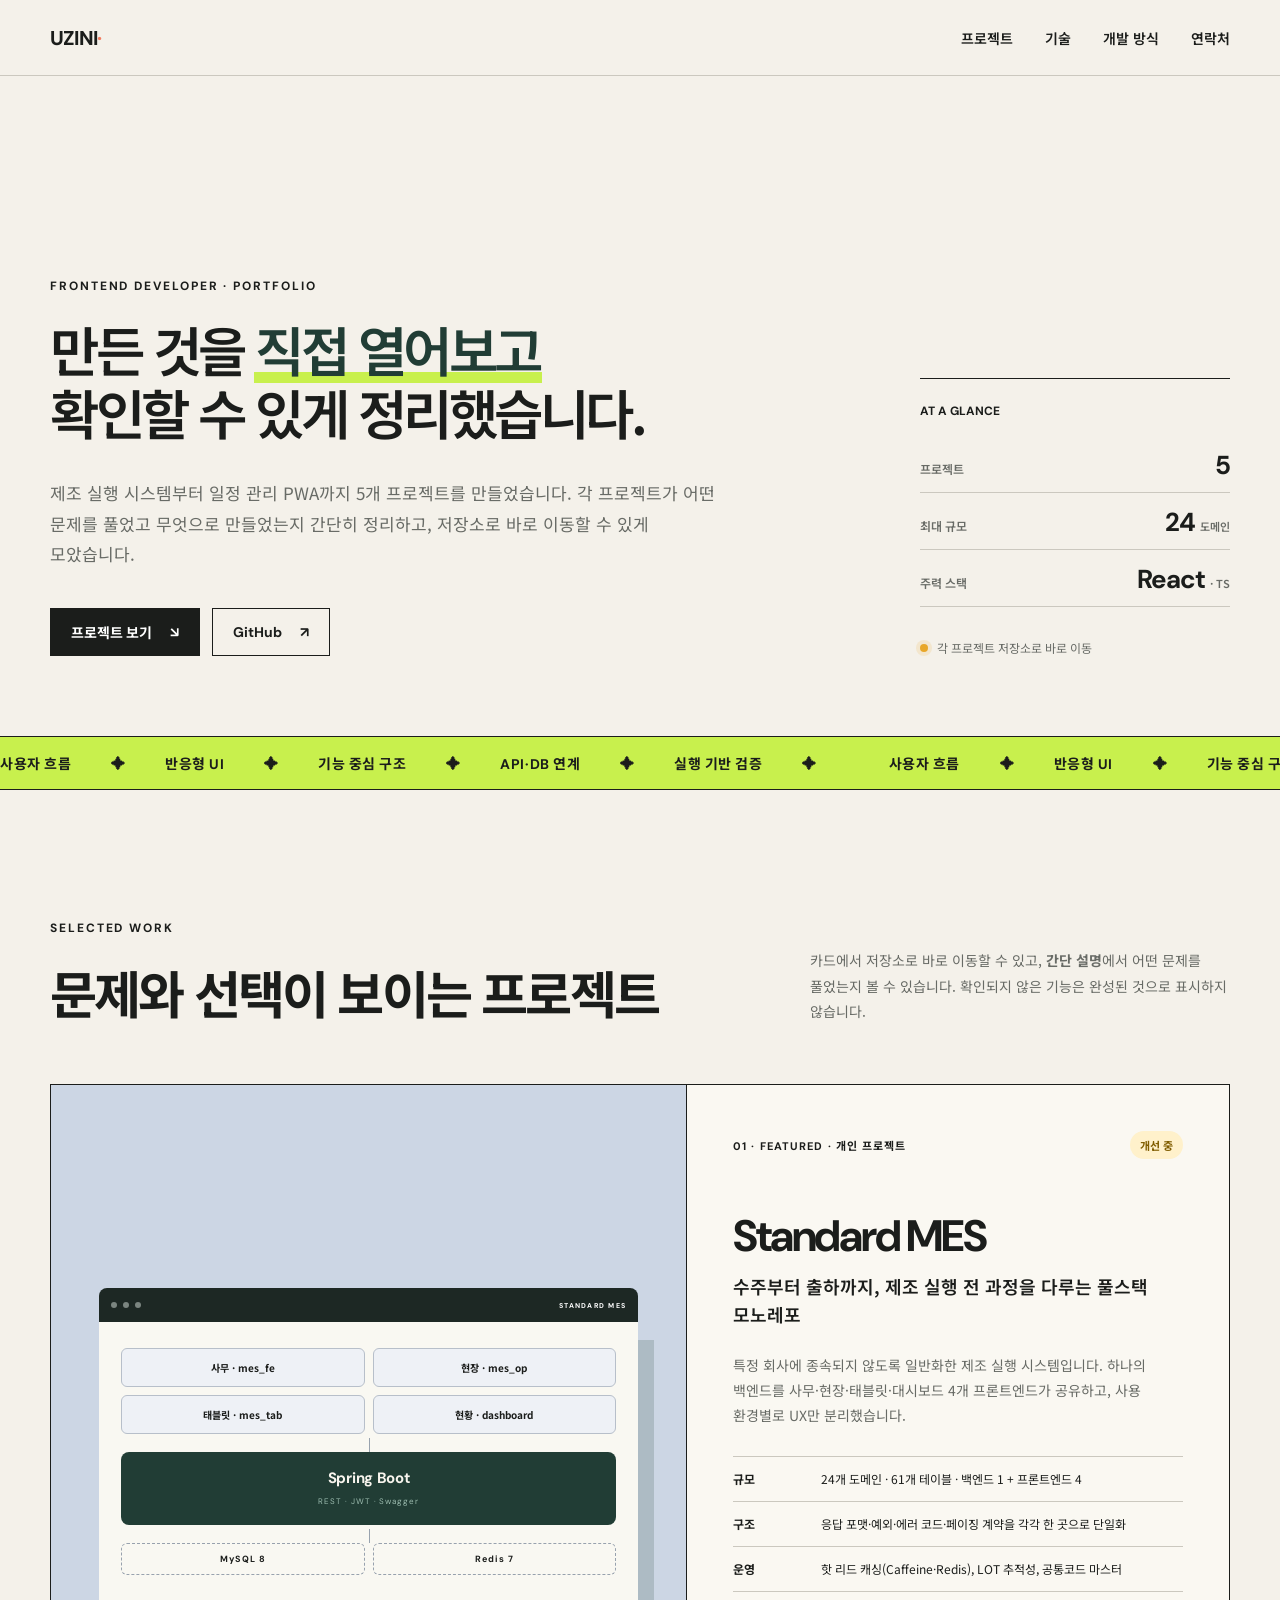
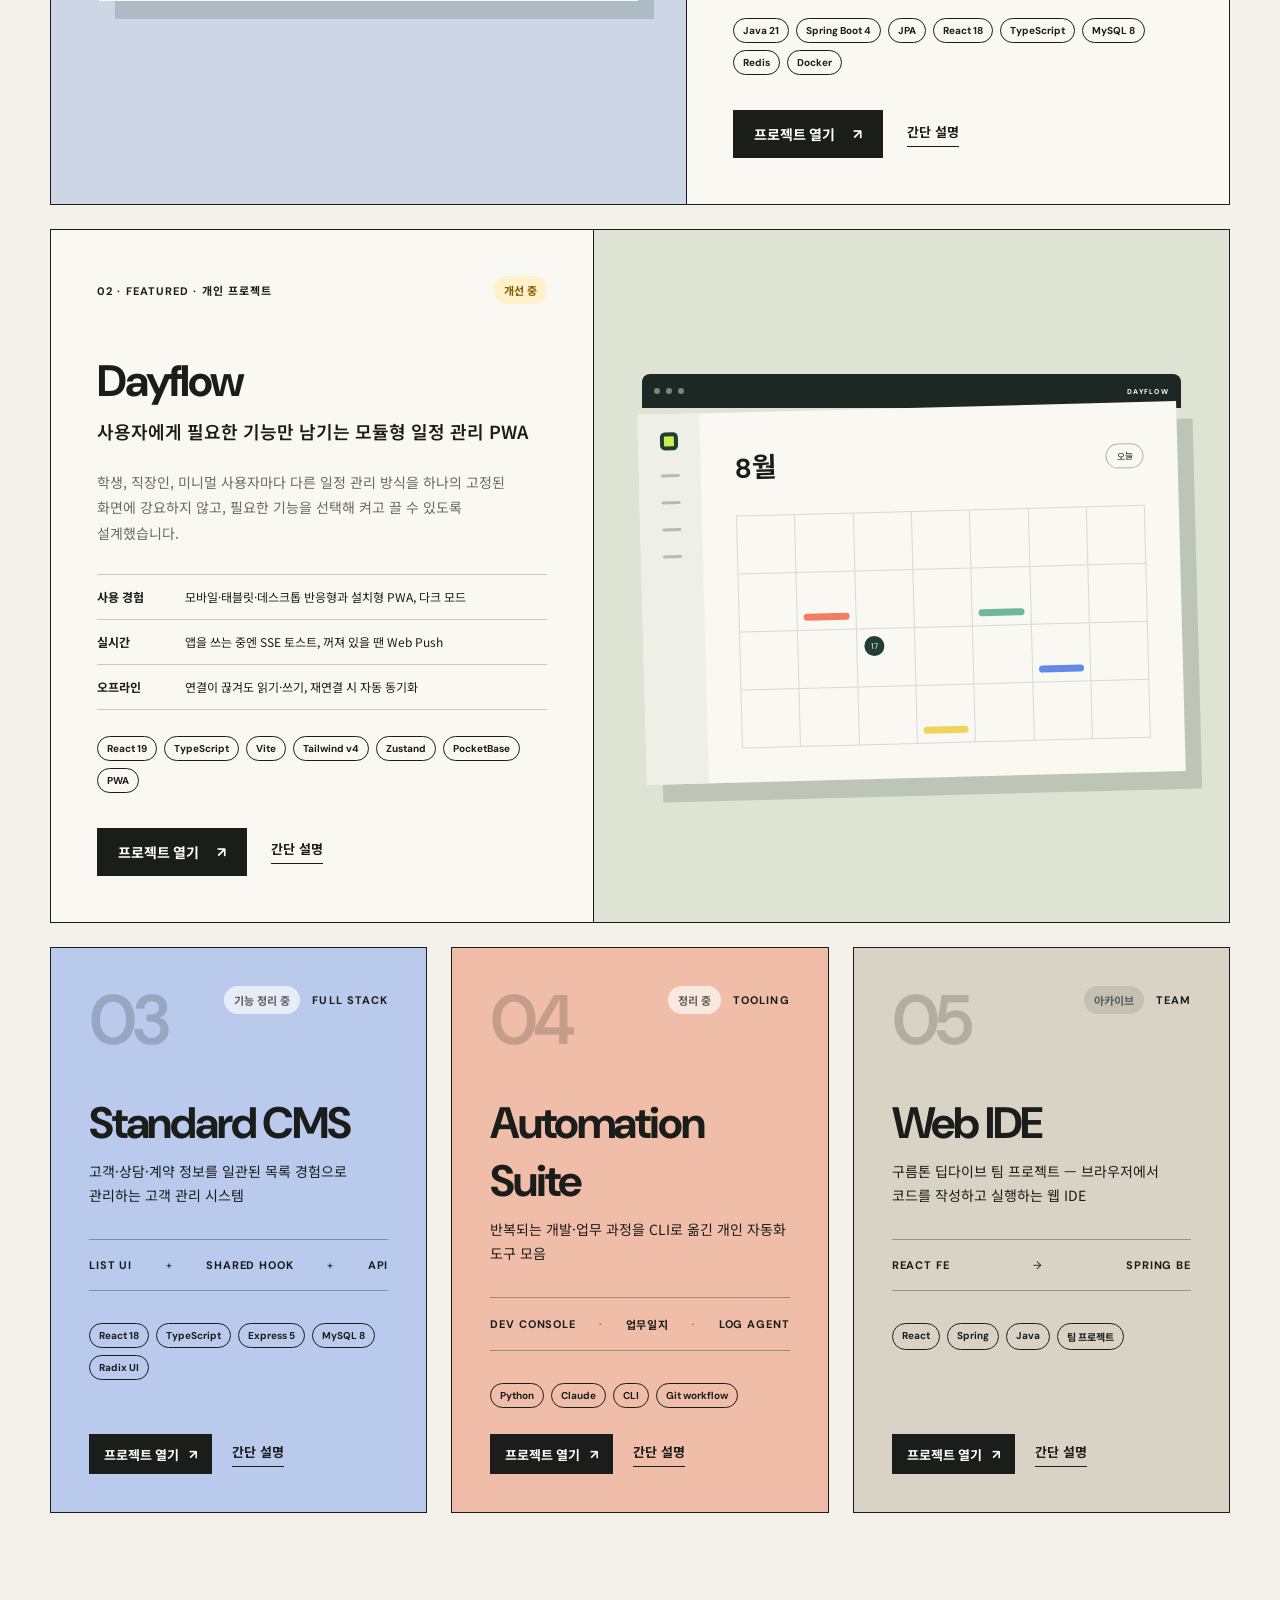
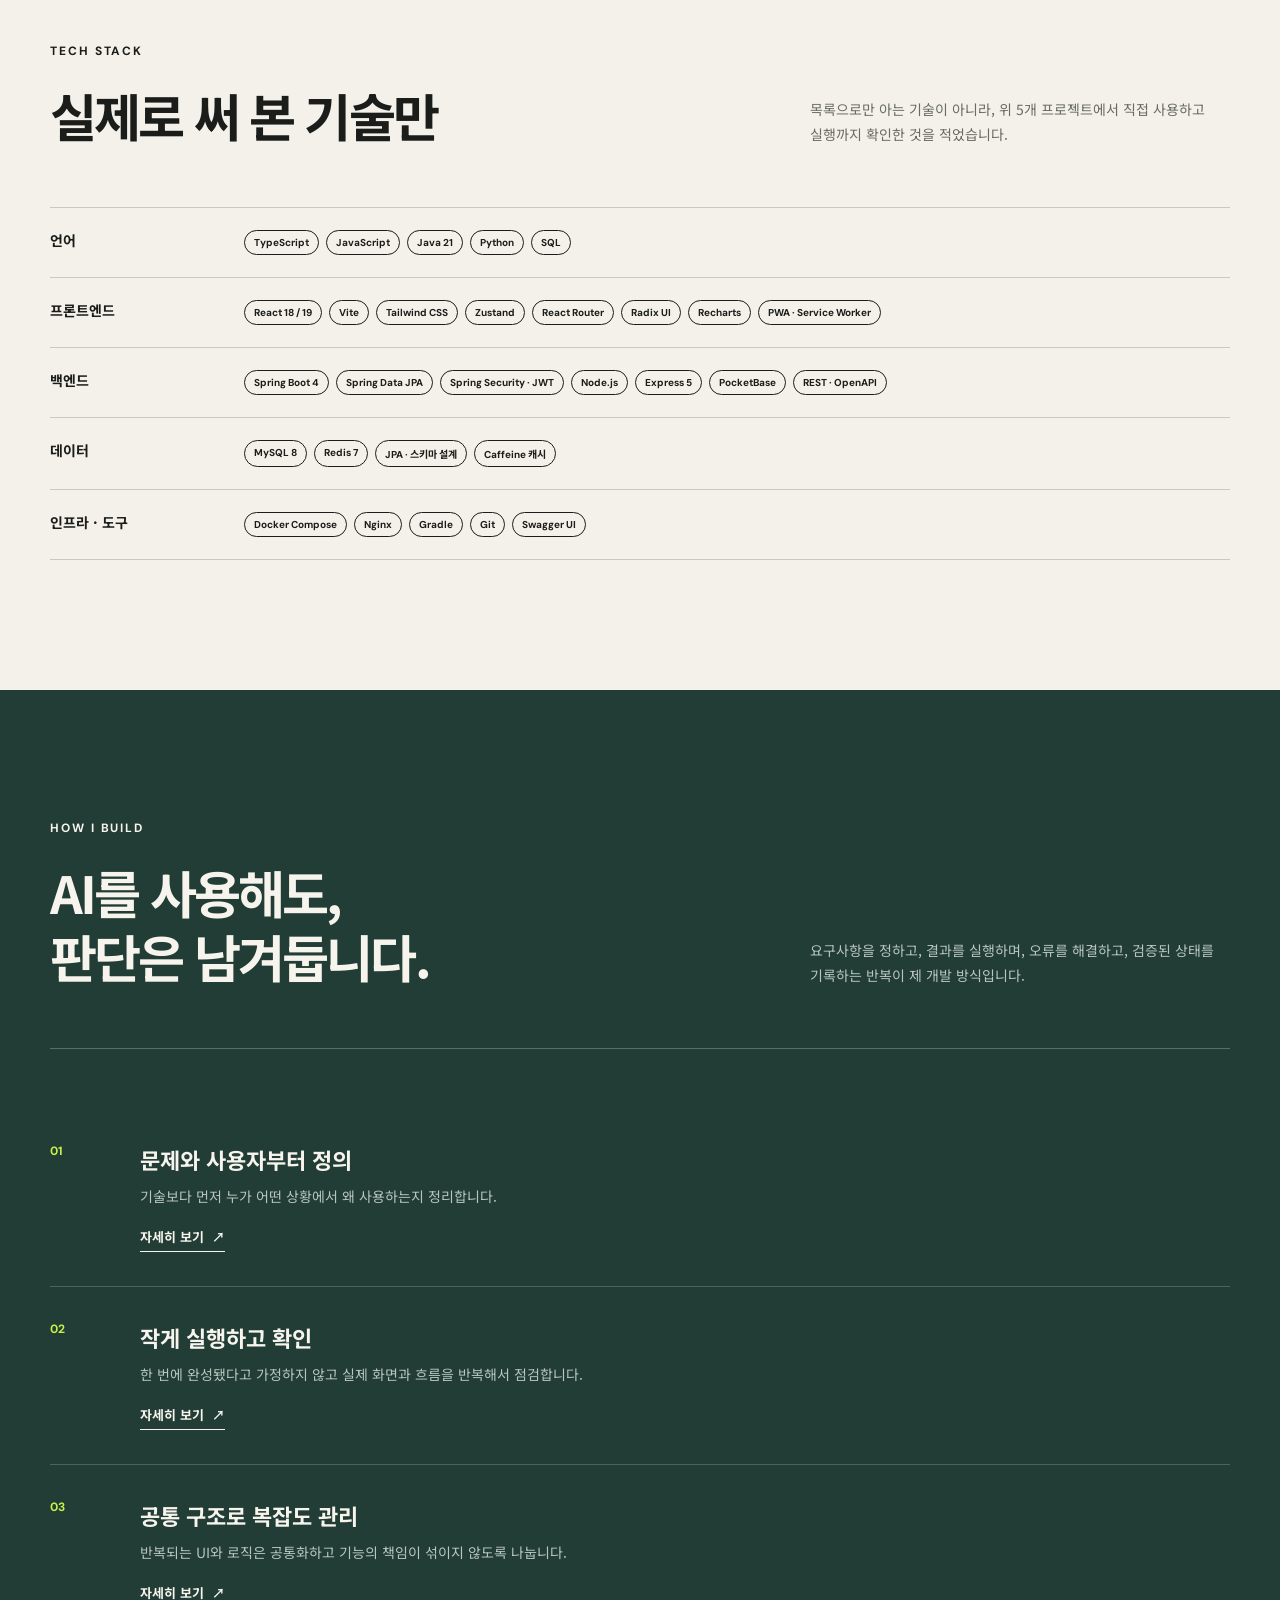
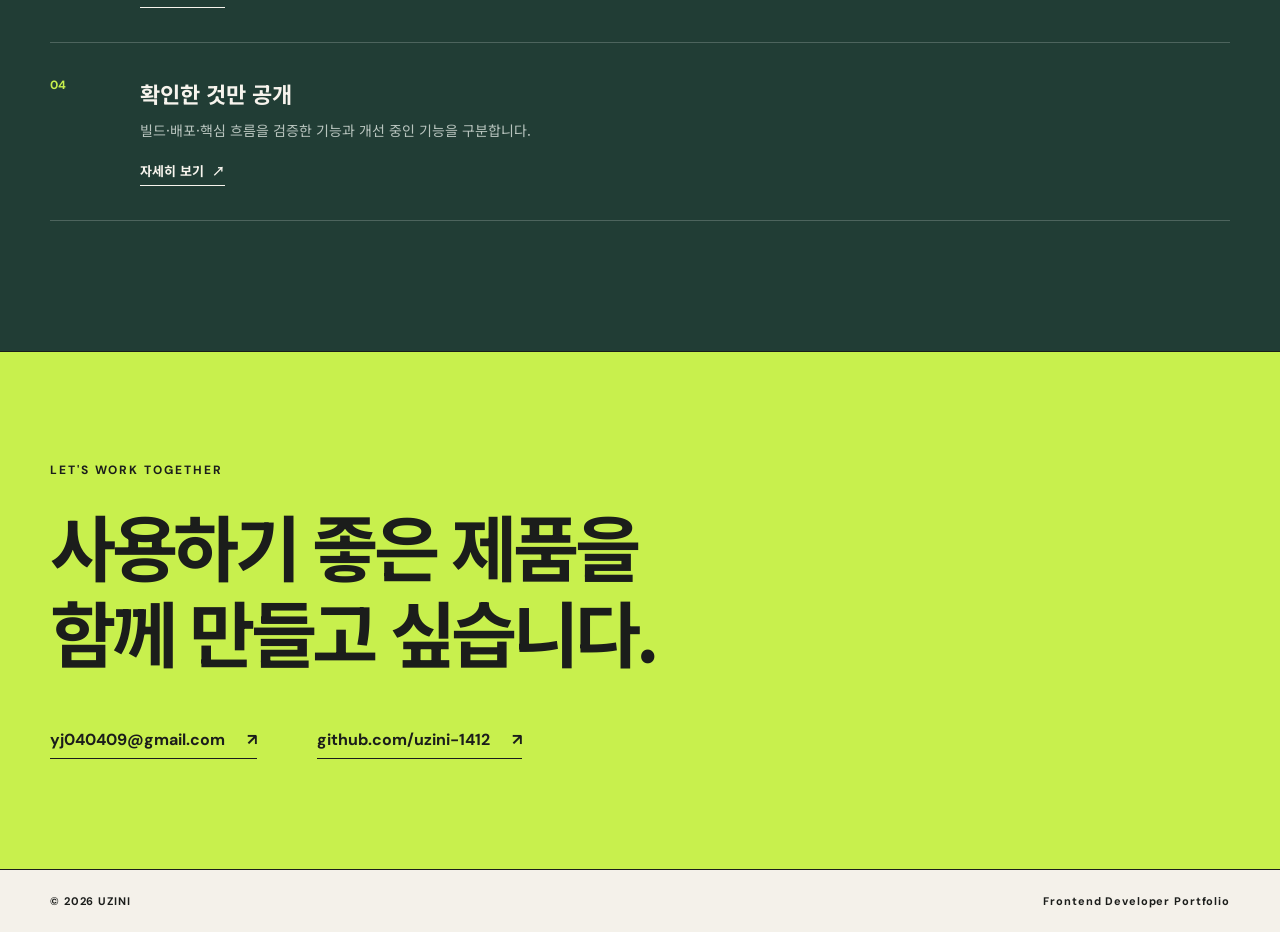
==== index.html @ 408cf99c "Point Dayflow's primary button at its live demo Dayflow is now deployed, so "프로젝트 열기" links straight" ====
<!doctype html>
<html lang="ko">
  <head>
    <meta charset="UTF-8" />
    <meta name="viewport" content="width=device-width, initial-scale=1.0" />
    <meta name="description" content="유진 · 프론트엔드 개발자 포트폴리오. 대표 프로젝트 5개와 사용 기술을 한 곳에 모아 각 저장소로 바로 이동할 수 있는 허브입니다." />
    <meta name="theme-color" content="#f4f1ea" />
    <link rel="icon" href="data:image/svg+xml,<svg xmlns='http://www.w3.org/2000/svg' viewBox='0 0 32 32'><rect width='32' height='32' rx='7' fill='%23213d35'/><rect x='9' y='9' width='14' height='14' rx='3' fill='%23c8f04d'/></svg>" />
    <meta property="og:type" content="website" />
    <meta property="og:url" content="https://uzini-1412.github.io/portfolio/" />
    <meta property="og:locale" content="ko_KR" />
    <meta property="og:title" content="유진 | 프론트엔드 개발자" />
    <meta property="og:description" content="대표 프로젝트 5개와 사용 기술을 한 곳에 모은 포트폴리오 허브" />
    <meta name="twitter:card" content="summary" />
    <title>유진 | 프론트엔드 개발자</title>
    <link rel="preconnect" href="https://fonts.googleapis.com" />
    <link rel="preconnect" href="https://fonts.gstatic.com" crossorigin />
    <link href="https://fonts.googleapis.com/css2?family=DM+Sans:wght@400;500;600;700&family=Noto+Sans+KR:wght@400;500;600;700&display=swap" rel="stylesheet" />
    <link rel="stylesheet" href="./styles.css?v=10" />
  </head>
  <body>
    <a class="skip-link" href="#projects">프로젝트 목록으로 바로 가기</a>

    <header class="site-header">
      <a class="brand" href="#top" aria-label="첫 화면으로 이동">UZINI<span>·</span></a>
      <nav aria-label="주요 메뉴">
        <a href="#projects">프로젝트</a>
        <a href="#stack">기술</a>
        <a href="#principles">개발 방식</a>
        <a href="#contact">연락처</a>
      </nav>
    </header>

    <main id="top">
      <section class="hero section-shell">
        <div class="hero-copy">
          <p class="eyebrow">FRONTEND DEVELOPER · PORTFOLIO</p>
          <h1>만든 것을 <em>직접 열어보고</em><br />확인할 수 있게 정리했습니다.</h1>
          <p class="hero-description">
            제조 실행 시스템부터 일정 관리 PWA까지 5개 프로젝트를 만들었습니다.
            각 프로젝트가 어떤 문제를 풀었고 무엇으로 만들었는지 간단히 정리하고, 저장소로 바로 이동할 수 있게 모았습니다.
          </p>
          <div class="hero-actions">
            <a class="button button-primary" href="#projects">프로젝트 보기 <span aria-hidden="true">↘</span></a>
            <a class="button button-ghost" href="https://github.com/uzini-1412" target="_blank" rel="noreferrer">GitHub <span aria-hidden="true">↗</span></a>
          </div>
        </div>
        <aside class="hero-note" aria-label="한눈에 보기">
          <span class="note-index">AT A GLANCE</span>
          <dl class="hero-stats">
            <div><dt>프로젝트</dt><dd>5</dd></div>
            <div><dt>최대 규모</dt><dd>24<small>도메인</small></dd></div>
            <div><dt>주력 스택</dt><dd>React<small>· TS</small></dd></div>
          </dl>
          <div class="note-status"><span></span> 각 프로젝트 저장소로 바로 이동</div>
        </aside>
      </section>

      <section class="marquee" aria-label="핵심 역량">
        <div class="marquee-track">
          <p>사용자 흐름 <span>✦</span> 반응형 UI <span>✦</span> 기능 중심 구조 <span>✦</span> API·DB 연계 <span>✦</span> 실행 기반 검증 <span>✦</span></p>
          <p aria-hidden="true">사용자 흐름 <span>✦</span> 반응형 UI <span>✦</span> 기능 중심 구조 <span>✦</span> API·DB 연계 <span>✦</span> 실행 기반 검증 <span>✦</span></p>
        </div>
      </section>

      <section class="projects section-shell" id="projects">
        <div class="section-heading">
          <div>
            <p class="eyebrow">SELECTED WORK</p>
            <h2>문제와 선택이 보이는 프로젝트</h2>
          </div>
          <p>카드에서 저장소로 바로 이동할 수 있고, <b>간단 설명</b>에서 어떤 문제를 풀었는지 볼 수 있습니다. 확인되지 않은 기능은 완성된 것으로 표시하지 않습니다.</p>
        </div>

        <article class="featured-project">
          <div class="project-visual mes-visual" role="img" aria-label="프론트엔드 4개가 하나의 Spring Boot 백엔드를 공유하고 백엔드가 MySQL과 Redis에 연결된 구조도">
            <div class="visual-topbar"><span></span><span></span><span></span><b>STANDARD MES</b></div>
            <div class="arch-shell" aria-hidden="true">
              <div class="arch-clients">
                <i>사무 · mes_fe</i><i>현장 · mes_op</i><i>태블릿 · mes_tab</i><i>현황 · dashboard</i>
              </div>
              <div class="arch-core"><b>Spring Boot</b><small>REST · JWT · Swagger</small></div>
              <div class="arch-stores"><i>MySQL 8</i><i>Redis 7</i></div>
            </div>
          </div>
          <div class="project-content">
            <div class="project-meta"><span>01 · FEATURED · 개인 프로젝트</span><span class="status status-progress">개선 중</span></div>
            <h3>Standard MES</h3>
            <p class="project-subtitle">수주부터 출하까지, 제조 실행 전 과정을 다루는 풀스택 모노레포</p>
            <p class="project-description">
              특정 회사에 종속되지 않도록 일반화한 제조 실행 시스템입니다.
              하나의 백엔드를 사무·현장·태블릿·대시보드 4개 프론트엔드가 공유하고, 사용 환경별로 UX만 분리했습니다.
            </p>
            <ul class="feature-list">
              <li><span>규모</span>24개 도메인 · 61개 테이블 · 백엔드 1 + 프론트엔드 4</li>
              <li><span>구조</span>응답 포맷·예외·에러 코드·페이징 계약을 각각 한 곳으로 단일화</li>
              <li><span>운영</span>핫 리드 캐싱(Caffeine·Redis), LOT 추적성, 공통코드 마스터</li>
            </ul>
            <div class="tech-list"><span>Java 21</span><span>Spring Boot 4</span><span>JPA</span><span>React 18</span><span>TypeScript</span><span>MySQL 8</span><span>Redis</span><span>Docker</span></div>
            <div class="project-actions">
              <a class="button button-primary" href="https://github.com/uzini-1412/standard-single-process-mes" target="_blank" rel="noreferrer">프로젝트 열기 <span aria-hidden="true">↗</span></a>
              <button class="text-button" type="button" data-open-modal="modal-mes">간단 설명</button>
            </div>
          </div>
        </article>

        <article class="featured-project featured-flip">
          <div class="project-visual dayflow-visual" role="img" aria-label="Dayflow 일정 화면을 표현한 그래픽">
            <div class="visual-topbar"><span></span><span></span><span></span><b>DAYFLOW</b></div>
            <div class="calendar-shell">
              <div class="calendar-sidebar">
                <span class="logo-dot"></span>
                <i></i><i></i><i></i><i></i>
              </div>
              <div class="calendar-main">
                <div class="calendar-title"><b>8월</b><span>오늘</span></div>
                <div class="calendar-grid" aria-hidden="true">
                  <i></i><i></i><i></i><i></i><i></i><i></i><i></i>
                  <i></i><i class="event coral"></i><i></i><i></i><i class="event green"></i><i></i><i></i>
                  <i></i><i></i><i class="today"></i><i></i><i></i><i class="event blue"></i><i></i>
                  <i></i><i></i><i></i><i class="event yellow"></i><i></i><i></i><i></i>
                </div>
              </div>
            </div>
          </div>
          <div class="project-content">
            <div class="project-meta"><span>02 · FEATURED · 개인 프로젝트</span><span class="status status-progress">개선 중</span></div>
            <h3>Dayflow</h3>
            <p class="project-subtitle">사용자에게 필요한 기능만 남기는 모듈형 일정 관리 PWA</p>
            <p class="project-description">
              학생, 직장인, 미니멀 사용자마다 다른 일정 관리 방식을 하나의 고정된 화면에 강요하지 않고,
              필요한 기능을 선택해 켜고 끌 수 있도록 설계했습니다.
            </p>
            <ul class="feature-list">
              <li><span>사용 경험</span>모바일·태블릿·데스크톱 반응형과 설치형 PWA, 다크 모드</li>
              <li><span>실시간</span>앱을 쓰는 중엔 SSE 토스트, 꺼져 있을 땐 Web Push</li>
              <li><span>오프라인</span>연결이 끊겨도 읽기·쓰기, 재연결 시 자동 동기화</li>
            </ul>
            <div class="tech-list"><span>React 19</span><span>TypeScript</span><span>Vite</span><span>Tailwind v4</span><span>Zustand</span><span>PocketBase</span><span>PWA</span></div>
            <div class="project-actions">
              <a class="button button-primary" href="https://uzini-1412.github.io/dayflow/" target="_blank" rel="noreferrer">프로젝트 열기 <span aria-hidden="true">↗</span></a>
              <button class="text-button" type="button" data-open-modal="modal-dayflow">간단 설명</button>
            </div>
          </div>
        </article>

        <div class="project-grid">
          <article class="project-card card-cms">
            <div class="card-number">03</div>
            <div class="card-head"><span class="status status-review">기능 정리 중</span><span>FULL STACK</span></div>
            <h3>Standard CMS</h3>
            <p>고객·상담·계약 정보를 일관된 목록 경험으로 관리하는 고객 관리 시스템</p>
            <div class="card-diagram"><b>LIST UI</b><span>+</span><b>SHARED HOOK</b><span>+</span><b>API</b></div>
            <div class="tech-list"><span>React 18</span><span>TypeScript</span><span>Express 5</span><span>MySQL 8</span><span>Radix UI</span></div>
            <div class="card-actions">
              <a class="button button-primary button-sm" href="https://github.com/uzini-1412/standard-cms" target="_blank" rel="noreferrer">프로젝트 열기 <span aria-hidden="true">↗</span></a>
              <button class="text-button" type="button" data-open-modal="modal-cms">간단 설명</button>
            </div>
          </article>

          <article class="project-card card-auto">
            <div class="card-number">04</div>
            <div class="card-head"><span class="status status-review">정리 중</span><span>TOOLING</span></div>
            <h3>Automation Suite</h3>
            <p>반복되는 개발·업무 과정을 CLI로 옮긴 개인 자동화 도구 모음</p>
            <div class="card-diagram"><b>DEV CONSOLE</b><span>·</span><b>업무일지</b><span>·</span><b>LOG AGENT</b></div>
            <div class="tech-list"><span>Python</span><span>Claude</span><span>CLI</span><span>Git workflow</span></div>
            <div class="card-actions">
              <a class="button button-primary button-sm" href="https://github.com/uzini-1412/automation-suite" target="_blank" rel="noreferrer">프로젝트 열기 <span aria-hidden="true">↗</span></a>
              <button class="text-button" type="button" data-open-modal="modal-auto">간단 설명</button>
            </div>
          </article>

          <article class="project-card card-goorm">
            <div class="card-number">05</div>
            <div class="card-head"><span class="status status-archive">아카이브</span><span>TEAM</span></div>
            <h3>Web IDE</h3>
            <p>구름톤 딥다이브 팀 프로젝트 — 브라우저에서 코드를 작성하고 실행하는 웹 IDE</p>
            <div class="card-diagram"><b>REACT FE</b><span>→</span><b>SPRING BE</b></div>
            <div class="tech-list"><span>React</span><span>Spring</span><span>Java</span><span>팀 프로젝트</span></div>
            <div class="card-actions">
              <a class="button button-primary button-sm" href="https://github.com/uzini-1412/goorm_team_project" target="_blank" rel="noreferrer">프로젝트 열기 <span aria-hidden="true">↗</span></a>
              <button class="text-button" type="button" data-open-modal="modal-goorm">간단 설명</button>
            </div>
          </article>
        </div>
      </section>

      <section class="stack section-shell" id="stack">
        <div class="section-heading">
          <div>
            <p class="eyebrow">TECH STACK</p>
            <h2>실제로 써 본 기술만</h2>
          </div>
          <p>목록으로만 아는 기술이 아니라, 위 5개 프로젝트에서 직접 사용하고 실행까지 확인한 것을 적었습니다.</p>
        </div>
        <dl class="stack-grid">
          <div>
            <dt>언어</dt>
            <dd class="tech-list"><span>TypeScript</span><span>JavaScript</span><span>Java 21</span><span>Python</span><span>SQL</span></dd>
          </div>
          <div>
            <dt>프론트엔드</dt>
            <dd class="tech-list"><span>React 18 / 19</span><span>Vite</span><span>Tailwind CSS</span><span>Zustand</span><span>React Router</span><span>Radix UI</span><span>Recharts</span><span>PWA · Service Worker</span></dd>
          </div>
          <div>
            <dt>백엔드</dt>
            <dd class="tech-list"><span>Spring Boot 4</span><span>Spring Data JPA</span><span>Spring Security · JWT</span><span>Node.js</span><span>Express 5</span><span>PocketBase</span><span>REST · OpenAPI</span></dd>
          </div>
          <div>
            <dt>데이터</dt>
            <dd class="tech-list"><span>MySQL 8</span><span>Redis 7</span><span>JPA · 스키마 설계</span><span>Caffeine 캐시</span></dd>
          </div>
          <div>
            <dt>인프라 · 도구</dt>
            <dd class="tech-list"><span>Docker Compose</span><span>Nginx</span><span>Gradle</span><span>Git</span><span>Swagger UI</span></dd>
          </div>
        </dl>
      </section>

      <section class="principles" id="principles">
        <div class="section-shell">
          <div class="section-heading light-heading">
            <div><p class="eyebrow">HOW I BUILD</p><h2>AI를 사용해도,<br />판단은 남겨둡니다.</h2></div>
            <p>요구사항을 정하고, 결과를 실행하며, 오류를 해결하고, 검증된 상태를 기록하는 반복이 제 개발 방식입니다.</p>
          </div>
          <ol class="principle-list">
            <li><span>01</span><div><h3>문제와 사용자부터 정의</h3><p>기술보다 먼저 누가 어떤 상황에서 왜 사용하는지 정리합니다.</p><button class="text-button principle-trigger" type="button" data-open-modal="modal-principle-define">자세히 보기 <span aria-hidden="true">↗</span></button></div></li>
            <li><span>02</span><div><h3>작게 실행하고 확인</h3><p>한 번에 완성됐다고 가정하지 않고 실제 화면과 흐름을 반복해서 점검합니다.</p><button class="text-button principle-trigger" type="button" data-open-modal="modal-principle-iterate">자세히 보기 <span aria-hidden="true">↗</span></button></div></li>
            <li><span>03</span><div><h3>공통 구조로 복잡도 관리</h3><p>반복되는 UI와 로직은 공통화하고 기능의 책임이 섞이지 않도록 나눕니다.</p><button class="text-button principle-trigger" type="button" data-open-modal="modal-principle-structure">자세히 보기 <span aria-hidden="true">↗</span></button></div></li>
            <li><span>04</span><div><h3>확인한 것만 공개</h3><p>빌드·배포·핵심 흐름을 검증한 기능과 개선 중인 기능을 구분합니다.</p><button class="text-button principle-trigger" type="button" data-open-modal="modal-principle-verify">자세히 보기 <span aria-hidden="true">↗</span></button></div></li>
          </ol>
        </div>
      </section>

      <section class="contact" id="contact">
        <div class="section-shell contact-inner">
          <p class="eyebrow">LET'S WORK TOGETHER</p>
          <h2>사용하기 좋은 제품을<br />함께 만들고 싶습니다.</h2>
          <div class="contact-links">
            <a href="mailto:yj040409@gmail.com">yj040409@gmail.com <span>↗</span></a>
            <a href="https://github.com/uzini-1412" target="_blank" rel="noreferrer">github.com/uzini-1412 <span>↗</span></a>
          </div>
        </div>
      </section>
    </main>

    <footer><span>© <span id="year"></span> UZINI</span><span>Frontend Developer Portfolio</span></footer>

    <!-- ============ 프로젝트 상세 ============ -->

    <dialog class="detail" id="modal-mes" aria-labelledby="modal-mes-title">
      <form method="dialog" class="detail-close-form"><button class="detail-close" value="close" aria-label="닫기">✕</button></form>
      <div class="detail-body">
        <p class="eyebrow">01 · FULL STACK MONOREPO</p>
        <h2 id="modal-mes-title">Standard MES</h2>
        <p class="detail-lead">수주 · 자재 · 생산 · 품질 · 설비 · 출하까지 제조 실행 전 과정을 다루는 표준 MES입니다. 특정 회사에 종속되지 않도록 도메인을 일반화했습니다.</p>
        <p class="project-role">개인 프로젝트 · 도메인 설계, DB 스키마, 백엔드, 프론트엔드 4종까지 전체 구현</p>

        <div class="detail-stats">
          <div><b>24</b><span>도메인</span></div>
          <div><b>61</b><span>테이블</span></div>
          <div><b>4+1</b><span>프론트 + 백엔드</span></div>
        </div>

        <h3>풀려던 문제</h3>
        <p>제조 현장에서 사무직, 작업자, 태블릿 사용자, 관리자는 같은 데이터를 보지만 필요한 화면과 조작이 전혀 다릅니다. 하나의 화면으로 모두를 만족시키려다 어느 쪽에도 맞지 않는 UI가 되는 문제를 해결하려 했습니다.</p>

        <h3>설계 선택</h3>
        <ul class="detail-list">
          <li><b>단일 백엔드 · 다중 프론트엔드</b> — Spring Boot 백엔드 하나를 4개 프론트가 공유합니다. 데이터와 권한 규칙은 한 곳에서 관리하고, 사용 환경별로 UX만 분리했습니다.</li>
          <li><b>횡단 관심사 단일화</b> — 응답 포맷, 예외 처리, 에러 코드, 페이징 계약을 각각 한 곳에 모았습니다. 한 곳만 고치면 24개 도메인 전체에 전파됩니다.</li>
          <li><b>도메인 값의 데이터화</b> — 상태·구분 값을 코드에 하드코딩하지 않고 공통코드 마스터로 관리해, 업종이 달라져도 코드 수정 없이 대응합니다.</li>
          <li><b>운영 고려</b> — 작업지시 목록 같은 핫 리드는 Caffeine·Redis로 캐싱하고, 생산 이력은 LOT 단위로 추적 가능하게 채번합니다.</li>
        </ul>

        <p class="detail-hint">설치와 실행 방법, 상세 문서는 저장소 README에 정리돼 있습니다.</p>

        <div class="detail-links">
          <a class="button button-primary" href="https://github.com/uzini-1412/standard-single-process-mes" target="_blank" rel="noreferrer">저장소 열기 <span aria-hidden="true">↗</span></a>
          <a class="text-link" href="https://github.com/uzini-1412/standard-single-process-mes/blob/main/docs/ARCHITECTURE.md" target="_blank" rel="noreferrer">아키텍처 노트 <span>↗</span></a>
        </div>
      </div>
    </dialog>

    <dialog class="detail" id="modal-dayflow" aria-labelledby="modal-dayflow-title">
      <form method="dialog" class="detail-close-form"><button class="detail-close" value="close" aria-label="닫기">✕</button></form>
      <div class="detail-body">
        <p class="eyebrow">02 · PRODUCT · PWA</p>
        <h2 id="modal-dayflow-title">Dayflow</h2>
        <p class="detail-lead">필요한 기능만 켜서 쓰는 모듈형 일정 관리 웹앱입니다. 학부 팀 프로젝트를 현재의 기술로 다시 만든 개인 리메이크입니다.</p>
        <p class="project-role">개인 프로젝트 · 기획, 백엔드, 프론트엔드 전체 구현</p>

        <div class="detail-stats">
          <div><b>3</b><span>사용 모드</span></div>
          <div><b>PWA</b><span>설치형</span></div>
          <div><b>오프라인</b><span>쓰기 지원</span></div>
        </div>

        <h3>풀려던 문제</h3>
        <p>일정 관리 앱은 기능이 많을수록 좋아 보이지만, 실제로는 학생·직장인·미니멀 사용자가 쓰는 기능이 서로 거의 겹치지 않습니다. 모두에게 같은 화면을 강요하면 누구에게나 복잡한 앱이 됩니다.</p>

        <h3>설계 선택</h3>
        <ul class="detail-list">
          <li><b>기능 모듈 토글</b> — 학생 · 직장인 · 미니멀 모드로 기능 묶음을 켜고 끕니다. 안 쓰는 기능은 화면에서 아예 사라집니다.</li>
          <li><b>상황에 맞는 알림 경로</b> — 앱을 보고 있을 땐 SSE 실시간 토스트, 앱이 꺼져 있을 땐 Web Push로 갈라 처리했습니다.</li>
          <li><b>오프라인 우선</b> — 연결이 끊겨도 읽기·생성·수정·삭제가 되고, 재연결 시 자동으로 동기화합니다.</li>
          <li><b>가벼운 백엔드</b> — PocketBase 단일 실행 파일을 써서 계정 발급이나 클라우드 설정 없이 누구나 로컬에서 바로 띄울 수 있게 했습니다.</li>
        </ul>

        <p class="detail-hint">설치와 실행 방법, 상세 문서는 저장소 README에 정리돼 있습니다.</p>

        <div class="detail-links">
          <a class="button button-primary" href="https://github.com/uzini-1412/dayflow" target="_blank" rel="noreferrer">저장소 열기 <span aria-hidden="true">↗</span></a>
          <a class="text-link" href="https://github.com/uzini-1412/dayflow/blob/main/schedule-pwa/README.md" target="_blank" rel="noreferrer">README <span>↗</span></a>
        </div>
      </div>
    </dialog>

    <dialog class="detail" id="modal-cms" aria-labelledby="modal-cms-title">
      <form method="dialog" class="detail-close-form"><button class="detail-close" value="close" aria-label="닫기">✕</button></form>
      <div class="detail-body">
        <p class="eyebrow">03 · FULL STACK</p>
        <h2 id="modal-cms-title">Standard CMS</h2>
        <p class="detail-lead">영업·상담 조직을 위한 고객 관리 시스템입니다. 고객 정보, 상담 이력, 계약, 담당자를 한 화면 흐름 안에서 관리합니다.</p>
        <p class="project-role">개인 프로젝트 · 기획, 백엔드, 프론트엔드 전체 구현</p>

        <h3>풀려던 문제</h3>
        <p>고객 관리 화면은 목록 · 검색 · 필터 · 상세가 계속 반복되는데, 화면마다 따로 만들면 조작 방식이 조금씩 달라져 사용자가 매번 다시 배워야 합니다.</p>

        <h3>설계 선택</h3>
        <ul class="detail-list">
          <li><b>목록 경험의 통일</b> — 고객·상담·계약 목록이 같은 검색·필터·페이징 규칙을 공유하도록 공통 훅으로 묶었습니다.</li>
          <li><b>대시보드로 맥락 제공</b> — 6개월 추이와 지역별 분포를 recharts로 시각화해, 목록에 들어가기 전에 전체 상황을 먼저 보게 했습니다.</li>
          <li><b>빠른 등록</b> — 전체 폼을 열지 않고도 최소 항목만으로 즉시 등록할 수 있는 경로를 따로 뒀습니다.</li>
          <li><b>접근성 있는 기본 요소</b> — 모달·드롭다운 등은 Radix UI를 써서 키보드 조작과 포커스 관리를 직접 구현하지 않았습니다.</li>
        </ul>

        <p class="detail-hint">설치와 실행 방법, 상세 문서는 저장소 README에 정리돼 있습니다.</p>

        <div class="detail-links">
          <a class="button button-primary" href="https://github.com/uzini-1412/standard-cms" target="_blank" rel="noreferrer">저장소 열기 <span aria-hidden="true">↗</span></a>
          <a class="text-link" href="https://github.com/uzini-1412/standard-cms/blob/main/README.md" target="_blank" rel="noreferrer">README <span>↗</span></a>
        </div>
      </div>
    </dialog>

    <dialog class="detail" id="modal-auto" aria-labelledby="modal-auto-title">
      <form method="dialog" class="detail-close-form"><button class="detail-close" value="close" aria-label="닫기">✕</button></form>
      <div class="detail-body">
        <p class="eyebrow">04 · TOOLING</p>
        <h2 id="modal-auto-title">Automation Suite</h2>
        <p class="detail-lead">개발과 업무에서 반복되던 과정을 CLI 도구로 옮긴 개인 자동화 모음입니다.</p>
        <p class="project-role">개인 프로젝트 · 전체 구현</p>

        <h3>구성</h3>
        <ul class="detail-list">
          <li><b>개발 콘솔</b> — 브랜치 생성, 코드 리뷰, 자동 개발, 테스트, 최적화 단계를 하나의 진입점에서 실행합니다.</li>
          <li><b>주간 업무일지 생성기</b> — 커밋과 작업 기록을 모아 주간 단위 업무일지 초안을 만듭니다.</li>
          <li><b>로그 분석 에이전트</b> — 로그를 읽어 문제 지점과 원인 후보를 정리합니다.</li>
        </ul>

        <h3>만든 이유</h3>
        <p>같은 작업을 반복하면서 손이 많이 가는 부분이 어디인지 기록해 두었다가, 그중 판단이 크게 필요 없는 단계부터 자동화했습니다. 판단이 필요한 지점은 자동화하지 않고 사람이 확인하도록 남겨 뒀습니다.</p>

        <p class="detail-hint">설치와 실행 방법, 상세 문서는 저장소 README에 정리돼 있습니다.</p>

        <div class="detail-links">
          <a class="button button-primary" href="https://github.com/uzini-1412/automation-suite" target="_blank" rel="noreferrer">저장소 열기 <span aria-hidden="true">↗</span></a>
        </div>
      </div>
    </dialog>

    <dialog class="detail" id="modal-goorm" aria-labelledby="modal-goorm-title">
      <form method="dialog" class="detail-close-form"><button class="detail-close" value="close" aria-label="닫기">✕</button></form>
      <div class="detail-body">
        <p class="eyebrow">05 · TEAM PROJECT · ARCHIVE</p>
        <h2 id="modal-goorm-title">Web IDE</h2>
        <p class="detail-lead">구름톤 딥다이브 과정에서 팀으로 만든 웹 IDE입니다. 브라우저에서 코드를 작성하고 실행할 수 있는 개발 환경을 목표로 했습니다.</p>
        <p class="project-role">팀 프로젝트 · 담당 역할은 저장소 정리와 함께 기재 예정</p>

        <h3>구성</h3>
        <ul class="detail-list">
          <li><b>프론트엔드</b> — React 기반 에디터 화면과 파일 트리</li>
          <li><b>백엔드</b> — Spring 기반 API 및 실행 환경 연동</li>
        </ul>

        <h3>현재 상태</h3>
        <p>현재 저장소에는 팀 산출물이 압축 파일 형태로만 보관돼 있습니다. 소스를 풀어 커밋 이력과 실행 방법을 갖춘 형태로 다시 정리할 예정이며, 그 전까지는 아카이브로 표시합니다.</p>

        <div class="detail-links">
          <a class="button button-primary" href="https://github.com/uzini-1412/goorm_team_project" target="_blank" rel="noreferrer">저장소 열기 <span aria-hidden="true">↗</span></a>
        </div>
      </div>
    </dialog>

    <dialog class="detail" id="modal-principle-define" aria-labelledby="modal-principle-define-title">
      <form method="dialog" class="detail-close-form"><button class="detail-close" value="close" aria-label="닫기">✕</button></form>
      <div class="detail-body">
        <p class="eyebrow">01 · HOW I BUILD</p>
        <h2 id="modal-principle-define-title">문제와 사용자부터 정의</h2>
        <p class="detail-lead">기술 선택보다 먼저 누가, 어떤 상황에서, 왜 쓰는지를 정리합니다. 같은 기능이라도 사용자가 다르면 다른 화면이 맞다고 봅니다.</p>

        <h3>실제 적용</h3>
        <ul class="detail-list">
          <li><b>Standard MES</b> — 사무직·현장 작업자·태블릿 사용자·관리자가 같은 데이터를 보지만 필요한 화면이 전혀 달라, 백엔드 1개에 프론트엔드 4개로 나눴습니다.</li>
          <li><b>Dayflow</b> — 학생·직장인·미니멀 사용자가 쓰는 기능이 거의 겹치지 않아, 기능을 모듈로 쪼개 필요한 것만 켜서 쓰도록 설계했습니다.</li>
          <li><b>Standard CMS</b> — 목록·검색·필터·상세를 반복해서 쓰는 영업·상담 조직 사용자가 화면마다 다른 조작 방식을 다시 배우지 않도록, 문제를 "목록 경험을 일관되게 만드는 것"으로 좁혀서 정의했습니다.</li>
        </ul>
      </div>
    </dialog>

    <dialog class="detail" id="modal-principle-iterate" aria-labelledby="modal-principle-iterate-title">
      <form method="dialog" class="detail-close-form"><button class="detail-close" value="close" aria-label="닫기">✕</button></form>
      <div class="detail-body">
        <p class="eyebrow">02 · HOW I BUILD</p>
        <h2 id="modal-principle-iterate-title">작게 실행하고 확인</h2>
        <p class="detail-lead">기능을 한 번에 완성됐다고 가정하지 않습니다. 작은 단위로 쪼개서 만들고, 만들 때마다 실제로 실행해서 확인한 뒤에만 다음 단계로 넘어갑니다.</p>

        <h3>이렇게 합니다</h3>
        <ul class="detail-list">
          <li>화면이든 로직이든 전체를 다 만들어두고 나중에 몰아서 점검하지 않습니다. 작은 조각이 끝나는 대로 그 자리에서 바로 확인합니다.</li>
          <li>확인되지 않은 부분 위에 다음 작업을 쌓지 않습니다. 앞이 불확실하면 거기서 멈추고 원인부터 찾습니다.</li>
          <li>눈으로 봐서 판단이 안 서는 문제는 추측으로 고치지 않고, 직접 실행한 결과나 측정값으로 원인을 확인한 뒤에 고칩니다.</li>
        </ul>
      </div>
    </dialog>

    <dialog class="detail" id="modal-principle-structure" aria-labelledby="modal-principle-structure-title">
      <form method="dialog" class="detail-close-form"><button class="detail-close" value="close" aria-label="닫기">✕</button></form>
      <div class="detail-body">
        <p class="eyebrow">03 · HOW I BUILD</p>
        <h2 id="modal-principle-structure-title">공통 구조로 복잡도 관리</h2>
        <p class="detail-lead">반복되는 UI와 로직은 공통 구조로 모으고, 기능의 책임이 한 곳에 섞이지 않도록 나눕니다.</p>

        <h3>실제 적용</h3>
        <ul class="detail-list">
          <li><b>Standard MES</b> — 응답 포맷, 예외 처리, 에러 코드, 페이징 계약을 각각 한 곳에 모아, 한 곳만 고치면 24개 도메인 전체에 전파되도록 했습니다.</li>
          <li><b>Standard CMS</b> — 고객·상담·계약 목록이 검색·필터·페이징 규칙을 공통 훅 하나로 공유하도록 묶었습니다.</li>
          <li><b>Automation Suite</b> — 브랜치 생성·코드 리뷰·테스트·최적화로 흩어지기 쉬운 반복 작업을 개발 콘솔 하나로 묶었습니다.</li>
        </ul>
      </div>
    </dialog>

    <dialog class="detail" id="modal-principle-verify" aria-labelledby="modal-principle-verify-title">
      <form method="dialog" class="detail-close-form"><button class="detail-close" value="close" aria-label="닫기">✕</button></form>
      <div class="detail-body">
        <p class="eyebrow">04 · HOW I BUILD</p>
        <h2 id="modal-principle-verify-title">확인한 것만 공개</h2>
        <p class="detail-lead">AI가 생성한 코드를 그대로 믿지 않습니다. 기능이 여러 단계로 이어지는 흐름이면 첫 단계부터 끝 단계까지 순서대로 직접 실행해 보고, 끊김 없이 돌아가는 것만 적용합니다.</p>

        <h3>이렇게 합니다</h3>
        <ul class="detail-list">
          <li>AI가 만든 코드라고 검증을 건너뛰지 않습니다. 사람이 짠 코드와 같은 기준으로 실행해서 확인합니다.</li>
          <li>여러 단계가 순서대로 이어지는 기능은 중간을 건너뛰지 않고, 처음부터 끝까지 차례로 직접 실행해 흐름 전체가 끊기지 않는지 확인합니다.</li>
          <li>확인되지 않은 부분이 남아 있으면 적용하지 않고, 문서로 현재 기능 상태를 관리합니다.</li>
        </ul>
      </div>
    </dialog>

    <script src="./app.js?v=7"></script>
  </body>
</html>
---- styles.css ----
:root {
  --paper: #f4f1ea;
  --ink: #1b1d1b;
  --muted: #686b66;
  --line: #cbc8bf;
  --lime: #c8f04d;
  --forest: #213d35;
  --coral: #f27d60;
  --blue: #6288e8;
  --yellow: #f0d35a;
  --sans: "DM Sans", "Noto Sans KR", sans-serif;
  --kr: "Noto Sans KR", sans-serif;
}

* { box-sizing: border-box; }
html { scroll-behavior: smooth; }
body { margin: 0; background: var(--paper); color: var(--ink); font-family: var(--sans); overflow-x: hidden; word-break: keep-all; }
a { color: inherit; text-decoration: none; }
button { font: inherit; }
.section-shell { width: min(1180px, calc(100% - 48px)); margin-inline: auto; }

.site-header { height: 76px; padding: 0 max(24px, calc((100vw - 1180px) / 2)); display: flex; align-items: center; justify-content: space-between; border-bottom: 1px solid var(--line); position: sticky; top: 0; z-index: 50; background: var(--paper); }
.brand { font-weight: 800; letter-spacing: -.04em; font-size: 20px; }
.brand span { color: var(--coral); }
nav { display: flex; gap: 32px; font-family: var(--kr); font-size: 14px; font-weight: 600; }
nav a { position: relative; }
nav a::after { content: ""; position: absolute; left: 0; right: 100%; bottom: -7px; height: 2px; background: var(--ink); transition: right .25s ease; }
nav a:hover::after { right: 0; }

.hero { min-height: 660px; padding-block: 112px 80px; display: grid; grid-template-columns: minmax(0, 1fr) 310px; align-items: end; gap: 80px; }
.hero-copy { min-width: 0; }
.eyebrow { font-size: 12px; font-weight: 700; letter-spacing: .16em; margin: 0 0 24px; }
.hero h1 { font-family: var(--kr); font-size: clamp(36px, 4.2vw, 62px); line-height: 1.17; letter-spacing: -.065em; margin: 0; font-weight: 600; }
.hero h1 em { font-style: normal; color: var(--forest); position: relative; z-index: 0; }
.hero h1 em::after { content: ""; height: .2em; position: absolute; z-index: -1; left: -.02em; right: -.04em; bottom: .08em; background: var(--lime); }
.hero-description { max-width: 665px; margin: 34px 0 0; font-family: var(--kr); font-size: 17px; line-height: 1.8; color: var(--muted); word-break: keep-all; }
.hero-actions { display: flex; gap: 12px; margin-top: 38px; }
.button { min-height: 48px; padding: 0 20px; display: inline-flex; align-items: center; justify-content: center; gap: 18px; border: 1px solid var(--ink); font-size: 14px; font-weight: 700; transition: transform .2s ease, box-shadow .2s ease; }
.button:hover { transform: translate(-2px, -2px); box-shadow: 4px 4px 0 var(--ink); }
.button-primary { background: var(--ink); color: white; }
.button-ghost { background: transparent; }
.hero-note { border-top: 1px solid var(--ink); padding-top: 20px; }
.note-index { font-size: 12px; font-weight: 700; }
.note-status { font-family: var(--kr); color: var(--muted); font-size: 12px; display: flex; gap: 9px; align-items: center; }
.note-status span { width: 8px; height: 8px; border-radius: 50%; background: #e8a729; box-shadow: 0 0 0 4px rgba(232, 167, 41, .15); }

.marquee { overflow: hidden; border-block: 1px solid var(--ink); background: var(--lime); padding: 16px 0; white-space: nowrap; }
.marquee-track { display: flex; width: max-content; animation: slide 24s linear infinite; }
.marquee p { margin: 0; padding-right: 36px; white-space: nowrap; font-size: 14px; font-weight: 700; letter-spacing: .04em; }
.marquee span { margin: 0 36px; }
@keyframes slide { to { transform: translateX(-50%); } }

.projects { padding-block: 130px; }
.section-heading { display: grid; grid-template-columns: 1fr 420px; gap: 60px; align-items: end; margin-bottom: 60px; }
.section-heading h2 { font-family: var(--kr); font-size: clamp(34px, 4vw, 52px); line-height: 1.25; letter-spacing: -.055em; margin: 0; }
.section-heading > p { font-family: var(--kr); font-size: 14px; line-height: 1.8; color: var(--muted); margin: 0; word-break: keep-all; }
.featured-project { border: 1px solid var(--ink); display: grid; grid-template-columns: 1.08fr .92fr; background: #faf8f2; }
.project-visual { min-height: 580px; border-right: 1px solid var(--ink); padding: 48px; overflow: hidden; }
.dayflow-visual { background: #dfe3d4; display: flex; flex-direction: column; justify-content: center; }
.visual-topbar { height: 34px; padding-inline: 12px; background: #1d2824; color: white; display: flex; align-items: center; gap: 6px; border-radius: 8px 8px 0 0; font-size: 8px; }
.visual-topbar span { width: 6px; height: 6px; border-radius: 50%; background: #7b8580; }
.visual-topbar b { margin-left: auto; letter-spacing: .18em; font-size: 7px; }
.calendar-shell { min-height: 370px; display: grid; grid-template-columns: 62px 1fr; background: #f9f8f2; box-shadow: 16px 18px 0 rgba(33,61,53,.18); transform: rotate(-1.5deg); }
.calendar-sidebar { background: #eef0e7; padding: 18px; display: flex; flex-direction: column; align-items: center; gap: 24px; }
.logo-dot { width: 18px; height: 18px; background: var(--lime); border-radius: 5px; border: 4px solid var(--forest); }
.calendar-sidebar i { width: 19px; height: 3px; background: #b5bbb2; border-radius: 4px; }
.calendar-main { padding: 34px; }
.calendar-title { display: flex; align-items: center; justify-content: space-between; margin-bottom: 30px; }
.calendar-title b { font-size: 27px; }
.calendar-title span { font-family: var(--kr); font-size: 9px; border: 1px solid #aeb3aa; padding: 5px 10px; border-radius: 20px; }
.calendar-grid { display: grid; grid-template-columns: repeat(7, 1fr); border-left: 1px solid #d7d8d2; border-top: 1px solid #d7d8d2; }
.calendar-grid i { min-height: 58px; border-right: 1px solid #d7d8d2; border-bottom: 1px solid #d7d8d2; position: relative; }
.calendar-grid .event::after { content: ""; position: absolute; left: 6px; right: 6px; bottom: 9px; height: 7px; border-radius: 10px; background: var(--coral); }
.calendar-grid .green::after { background: #70b998; }.calendar-grid .blue::after { background: var(--blue); }.calendar-grid .yellow::after { background: var(--yellow); }
.calendar-grid .today::before { content: "17"; position: absolute; top: 7px; left: 7px; background: var(--forest); color: white; width: 20px; height: 20px; display: grid; place-items: center; border-radius: 50%; font-style: normal; font-size: 8px; }
.project-content { padding: 46px; display: flex; flex-direction: column; }
.project-meta, .card-head { display: flex; justify-content: space-between; align-items: center; font-size: 11px; font-weight: 700; letter-spacing: .1em; }
.status { font-family: var(--kr); letter-spacing: 0; border-radius: 30px; padding: 6px 10px; }
.status-progress { background: #fff1cb; color: #805d00; }.status-review { background: rgba(255,255,255,.65); color: #615f5a; }.status-archive { background: rgba(27,29,27,.1); color: #5c5f5a; }
.project-content h3, .project-card h3 { font-size: 44px; letter-spacing: -.05em; margin: 48px 0 8px; }
.project-subtitle { font-family: var(--kr); font-size: 18px; font-weight: 600; line-height: 1.55; margin: 0; word-break: keep-all; }
.project-description { font-family: var(--kr); font-size: 14px; line-height: 1.8; color: var(--muted); margin: 24px 0 28px; word-break: keep-all; }
.feature-list { list-style: none; padding: 0; margin: 0; border-top: 1px solid var(--line); }
.feature-list li { display: grid; grid-template-columns: 74px 1fr; gap: 14px; padding: 13px 0; border-bottom: 1px solid var(--line); font-family: var(--kr); font-size: 12px; line-height: 1.5; }
.feature-list span { font-weight: 700; }
.tech-list { display: flex; flex-wrap: wrap; gap: 7px; margin-top: 26px; }
.tech-list span { font-size: 10px; font-weight: 700; border: 1px solid currentColor; border-radius: 20px; padding: 5px 9px; }
.project-actions { margin-top: auto; padding-top: 35px; display: flex; align-items: center; gap: 24px; }
.text-link { font-family: var(--kr); font-size: 13px; font-weight: 700; display: inline-flex; gap: 18px; border-bottom: 1px solid currentColor; padding-bottom: 5px; width: max-content; }
.project-grid { display: grid; grid-template-columns: repeat(3, 1fr); margin-top: 24px; gap: 24px; }
.project-card { position: relative; min-height: 450px; padding: 38px; border: 1px solid var(--ink); display: flex; flex-direction: column; }
.card-cms { background: #b9caed; }
.card-auto { background: #f0bea8; }
.card-goorm { background: #d8d3c4; }
.card-number { font-size: 70px; line-height: 1; font-weight: 600; opacity: .2; letter-spacing: -.07em; position: absolute; }
.card-head { margin-left: auto; gap: 12px; }
.project-card h3 { margin-top: 80px; }
.project-card > p { font-family: var(--kr); max-width: 440px; line-height: 1.7; font-size: 14px; margin: 0; }
.card-diagram { margin: 32px 0 6px; padding: 18px 0; border-block: 1px solid rgba(27,29,27,.35); display: flex; align-items: center; justify-content: space-between; font-size: 11px; letter-spacing: .08em; }

.principles { background: var(--forest); color: #f7f4ed; padding-block: 130px; }
.light-heading { border-bottom: 1px solid rgba(255,255,255,.25); padding-bottom: 60px; }
.light-heading > p { color: #b9c5bf; }
.principle-list { list-style: none; padding: 0; margin: 0; }
.principle-list li { display: grid; grid-template-columns: 90px 1fr; border-bottom: 1px solid rgba(255,255,255,.2); padding: 34px 0; }
.principle-list > li > span { color: var(--lime); font-size: 12px; font-weight: 700; }
.principle-list h3 { font-family: var(--kr); font-size: 22px; margin: 0 0 10px; }
.principle-list p { font-family: var(--kr); font-size: 14px; color: #b9c5bf; margin: 0; line-height: 1.7; }
.principle-trigger { margin-top: 18px; color: #f7f4ed; }
.principle-trigger:hover { color: var(--lime); }

.contact { background: var(--lime); padding-block: 110px; border-top: 1px solid var(--ink); }
.contact-inner h2 { font-family: var(--kr); font-size: clamp(40px, 6vw, 72px); line-height: 1.2; letter-spacing: -.06em; margin: 0 0 55px; }
.contact-links { display: flex; flex-wrap: wrap; gap: 32px 60px; }
.contact-links a { font-weight: 700; border-bottom: 1px solid; padding-bottom: 8px; }
.contact-links span { margin-left: 18px; }
footer { padding: 24px max(24px, calc((100vw - 1180px) / 2)); display: flex; justify-content: space-between; font-size: 11px; font-weight: 700; letter-spacing: .08em; border-top: 1px solid var(--ink); }

@media (max-width: 900px) {
  .hero { grid-template-columns: 1fr; gap: 60px; padding-top: 80px; }
  .hero-note { max-width: 500px; }

  .section-heading { grid-template-columns: 1fr; gap: 24px; }
  .featured-project { grid-template-columns: 1fr; }
  .project-visual { min-height: 460px; border-right: 0; border-bottom: 1px solid var(--ink); }
  .project-grid { grid-template-columns: 1fr; }
}

@media (max-width: 620px) {
  .section-shell { width: min(100% - 28px, 1180px); }
  .site-header { height: 64px; padding-inline: 14px; }
  nav { gap: 14px; font-size: 12px; }
  .hero { min-height: 650px; padding-block: 70px 55px; }
  .hero h1 { max-width: 100%; font-size: 34px; line-height: 1.25; word-break: keep-all; overflow-wrap: anywhere; }
  .hero-description { max-width: 100%; font-size: 15px; word-break: keep-all; overflow-wrap: anywhere; }
  .hero-actions { flex-direction: column; align-items: stretch; }
  .projects { padding-block: 85px; }
  .project-visual { min-height: 330px; padding: 20px; }
  .calendar-shell { min-height: 265px; grid-template-columns: 42px 1fr; }
  .calendar-sidebar { padding: 13px 8px; gap: 17px; }
  .calendar-main { padding: 20px 14px; }
  .calendar-grid i { min-height: 36px; }
  .project-content, .project-card { padding: 26px 22px; }
  .project-content h3, .project-card h3 { font-size: 36px; }
  .project-actions { align-items: stretch; flex-direction: column; }
  .principles { padding-block: 85px; }
  .principle-list li { grid-template-columns: 44px 1fr; }
  .contact { padding-block: 80px; }
  footer { padding-inline: 14px; flex-direction: column; gap: 8px; }
}

@media (prefers-reduced-motion: reduce) {
  html { scroll-behavior: auto; }
  *, *::before, *::after { animation-duration: .01ms !important; animation-iteration-count: 1 !important; transition-duration: .01ms !important; }
}

/* Scroll reveal — app.js가 .reveal-ready(문서) / .is-visible(대상)을 붙입니다.
   JS가 없거나 실패하면 .reveal-ready가 없어 콘텐츠는 그대로 보입니다. */
.reveal-ready .section-heading,
.reveal-ready .featured-project,
.reveal-ready .project-card,
.reveal-ready .principle-list li {
  opacity: 0;
  transform: translateY(18px);
  transition: opacity .6s ease, transform .6s ease, padding .2s ease;
}
.reveal-ready .section-heading.is-visible,
.reveal-ready .featured-project.is-visible,
.reveal-ready .project-card.is-visible,
.reveal-ready .principle-list li.is-visible { opacity: 1; transform: none; }

/* ============ 접근성 ============ */
.skip-link { position: absolute; left: 12px; top: -60px; z-index: 100; background: var(--ink); color: white; font-family: var(--kr); font-size: 13px; font-weight: 700; padding: 12px 18px; transition: top .2s ease; }
.skip-link:focus { top: 12px; }
:focus-visible { outline: 2px solid var(--forest); outline-offset: 3px; }
.principles :focus-visible { outline-color: var(--lime); }

/* ============ 히어로 요약 ============ */
.hero-stats { margin: 28px 0 32px; display: grid; gap: 12px; }
.hero-stats > div { display: flex; align-items: baseline; justify-content: space-between; gap: 12px; padding-bottom: 10px; border-bottom: 1px solid var(--line); }
.hero-stats dt { font-family: var(--kr); font-size: 12px; font-weight: 600; color: var(--muted); }
.hero-stats dd { margin: 0; font-size: 26px; font-weight: 700; letter-spacing: -.04em; }
.hero-stats dd small { font-family: var(--kr); font-size: 11px; font-weight: 600; color: var(--muted); letter-spacing: 0; margin-left: 5px; }

/* ============ MES 아키텍처 그래픽 ============ */
.mes-visual { background: #ccd6e4; display: flex; flex-direction: column; justify-content: center; }
.arch-shell { background: #f9f8f2; padding: 26px 22px; display: grid; gap: 18px; box-shadow: 16px 18px 0 rgba(33,61,53,.18); }
.arch-clients { display: grid; grid-template-columns: repeat(2, 1fr); gap: 8px; }
.arch-clients i { font-style: normal; font-family: var(--kr); font-size: 10px; font-weight: 700; text-align: center; padding: 11px 4px; border: 1px solid #b7bfca; border-radius: 6px; background: #eef1f6; }
.arch-core, .arch-stores { position: relative; }
.arch-core::before, .arch-stores::before { content: ""; position: absolute; top: -14px; left: 50%; width: 1px; height: 14px; background: #98a2ae; }
.arch-core { text-align: center; padding: 16px; border-radius: 8px; background: var(--forest); color: #f7f4ed; }
.arch-core b { display: block; font-size: 15px; letter-spacing: -.02em; }
.arch-core small { font-size: 8px; letter-spacing: .12em; color: #9dbdb0; }
.arch-stores { display: grid; grid-template-columns: 1fr 1fr; gap: 8px; }
.arch-stores i { font-style: normal; font-size: 9px; font-weight: 700; letter-spacing: .1em; text-align: center; padding: 9px; border: 1px dashed #98a2ae; border-radius: 6px; }

/* ============ 프로젝트 레이아웃 ============ */
.featured-project + .featured-project { margin-top: 24px; }
.featured-flip { grid-template-columns: .92fr 1.08fr; }
.featured-flip .project-visual { order: 2; border-right: 0; border-left: 1px solid var(--ink); }
.featured-flip .project-content { order: 1; }
.card-actions { margin-top: auto; padding-top: 26px; display: flex; align-items: center; gap: 20px; flex-wrap: wrap; }
.button-sm { min-height: 40px; padding: 0 14px; font-size: 13px; gap: 10px; }
.text-button { font-family: var(--kr); font-size: 13px; font-weight: 700; display: inline-flex; align-items: center; gap: 8px; padding: 0 0 5px; background: none; border: 0; border-bottom: 1px solid currentColor; color: inherit; cursor: pointer; }

/* ============ 상세 모달 ============ */
body.modal-open { overflow: hidden; }
dialog.detail { width: min(760px, calc(100% - 28px)); max-height: 88vh; padding: 0; overflow: hidden; border: 1px solid var(--ink); background: var(--paper); color: var(--ink); box-shadow: 14px 14px 0 rgba(27,29,27,.2); }
dialog.detail::backdrop { background: rgba(27,29,27,.55); }
.detail-close-form { position: absolute; top: 14px; right: 14px; z-index: 2; margin: 0; }
.detail-close { width: 38px; height: 38px; border-radius: 50%; border: 1px solid var(--ink); background: var(--paper); color: inherit; font-size: 13px; cursor: pointer; transition: background .2s ease, color .2s ease; }
.detail-close:hover { background: var(--ink); color: var(--paper); }
.detail-body { max-height: 88vh; overflow-y: auto; overscroll-behavior: contain; padding: 44px 46px 40px; }
.detail-body h2 { font-size: clamp(32px, 5vw, 44px); letter-spacing: -.05em; margin: 0 0 14px; }
.detail-body h3 { font-family: var(--kr); font-size: 15px; letter-spacing: -.02em; margin: 34px 0 12px; padding-top: 16px; border-top: 1px solid var(--line); }
.detail-body > .eyebrow { margin-bottom: 14px; color: var(--muted); }
.detail-body p { font-family: var(--kr); font-size: 14px; line-height: 1.85; color: var(--muted); margin: 0; word-break: keep-all; }
.detail-lead { font-size: 16px; font-weight: 600; line-height: 1.7; }
.detail-body .detail-lead { color: var(--ink); font-size: 16px; line-height: 1.7; }
.detail-stats { display: grid; grid-template-columns: repeat(3, 1fr); gap: 10px; margin-top: 26px; }
.detail-stats > div { border: 1px solid var(--line); padding: 16px 14px; text-align: center; background: #faf8f2; }
.detail-stats b { display: block; font-size: 28px; letter-spacing: -.05em; }
.detail-stats span { font-family: var(--kr); font-size: 11px; font-weight: 600; color: var(--muted); }
.detail-list { list-style: none; padding: 0; margin: 0; display: grid; gap: 14px; }
.detail-list li { font-family: var(--kr); font-size: 14px; line-height: 1.8; color: var(--muted); padding-left: 16px; position: relative; word-break: keep-all; }
.detail-list li::before { content: ""; position: absolute; left: 0; top: .72em; width: 6px; height: 6px; border-radius: 50%; background: var(--forest); }
.detail-list b { color: var(--ink); }
.detail-body .detail-hint { font-size: 13px; margin-top: 14px; }
.detail-body code { font-family: ui-monospace, SFMono-Regular, Menlo, Consolas, monospace; font-size: .92em; background: rgba(27,29,27,.07); padding: 2px 6px; border-radius: 4px; }


.detail-links { display: flex; align-items: center; flex-wrap: wrap; gap: 24px; margin-top: 36px; padding-top: 28px; border-top: 1px solid var(--line); }

/* ============ 새 구성요소 반응형 ============ */
@media (max-width: 900px) {
  .featured-flip { grid-template-columns: 1fr; }
  .featured-flip .project-visual { order: 0; border-left: 0; border-bottom: 1px solid var(--ink); }
  .featured-flip .project-content { order: 1; }
  .project-grid { grid-template-columns: 1fr; }
}

@media (max-width: 620px) {
  .detail-body { padding: 40px 22px 32px; }
  .detail-body h3 { margin-top: 28px; }
  .detail-stats { grid-template-columns: 1fr; }
  .detail-stats > div { display: flex; align-items: baseline; justify-content: space-between; text-align: left; }
  .detail-links { flex-direction: column; align-items: stretch; gap: 16px; }
  .card-actions { align-items: flex-start; flex-direction: column; gap: 14px; }
  .arch-shell { padding: 18px 14px; gap: 14px; }
}

/* ============ 기술 스택 ============ */
.stack { padding-block: 0 130px; }
.stack-grid { margin: 0; border-top: 1px solid var(--line); }
.stack-grid > div { display: grid; grid-template-columns: 170px 1fr; gap: 24px; align-items: start; padding: 22px 0; border-bottom: 1px solid var(--line); }
.stack-grid dt { font-family: var(--kr); font-size: 14px; font-weight: 700; }
.stack-grid dd { margin: 0; }
.stack-grid .tech-list { margin-top: 0; }

/* 프로젝트 역할 표기 */
.detail-body .project-role { margin-top: 12px; font-size: 13px; font-weight: 600; color: var(--forest); }

@media (max-width: 620px) {
  .stack { padding-bottom: 85px; }
  .stack-grid > div { grid-template-columns: 1fr; gap: 12px; padding: 18px 0; }
}

/* ============ 인쇄 ============ */
@media print {
  @page { margin: 14mm; }

  html, body { background: #fff !important; color: #000 !important; }
  .site-header, .marquee, .hero-actions, .skip-link, .project-actions, .card-actions,
  .principle-trigger, .detail-close-form, .detail-links, .note-status { display: none !important; }

  /* 스크롤 등장 효과 때문에 빈 종이가 인쇄되지 않도록 강제로 보이게 한다. */
  .reveal-ready .section-heading, .reveal-ready .featured-project,
  .reveal-ready .project-card, .reveal-ready .principle-list li {
    opacity: 1 !important; transform: none !important;
  }

  /* 상세 모달은 닫혀 있어도 본문 뒤에 이어서 인쇄한다. */
  dialog.detail { display: block !important; position: static !important; width: auto !important;
    max-height: none !important; overflow: visible !important; border: 0 !important;
    box-shadow: none !important; background: #fff !important; break-before: page; }
  .detail-body { max-height: none !important; overflow: visible !important; padding: 0 !important; }

  .principles, .contact { background: #fff !important; color: #000 !important; }
  .light-heading > p, .principle-list p { color: #333 !important; }
  .principle-list li, .light-heading { border-color: #bbb !important; }
  .principle-list > li > span { color: #000 !important; }
  .project-visual { display: none !important; }
  .featured-project, .project-card { break-inside: avoid; min-height: 0 !important; page-break-inside: avoid; }
  .featured-project { grid-template-columns: 1fr !important; }
  .project-card { background: #fff !important; border: 1px solid #bbb !important; }
  .project-grid { grid-template-columns: 1fr !important; }
  .arch-core { background: #fff !important; color: #000 !important; }

  /* 링크는 종이에서 주소가 보여야 따라갈 수 있다. */
  .detail-body a[href^="http"]::after, .contact-links a[href]::after { content: " (" attr(href) ")"; font-size: 10px; font-weight: 400; }

  .hero { min-height: 0 !important; padding-block: 0 24px !important; }
  .projects, .stack, .principles { padding-block: 24px !important; }
}
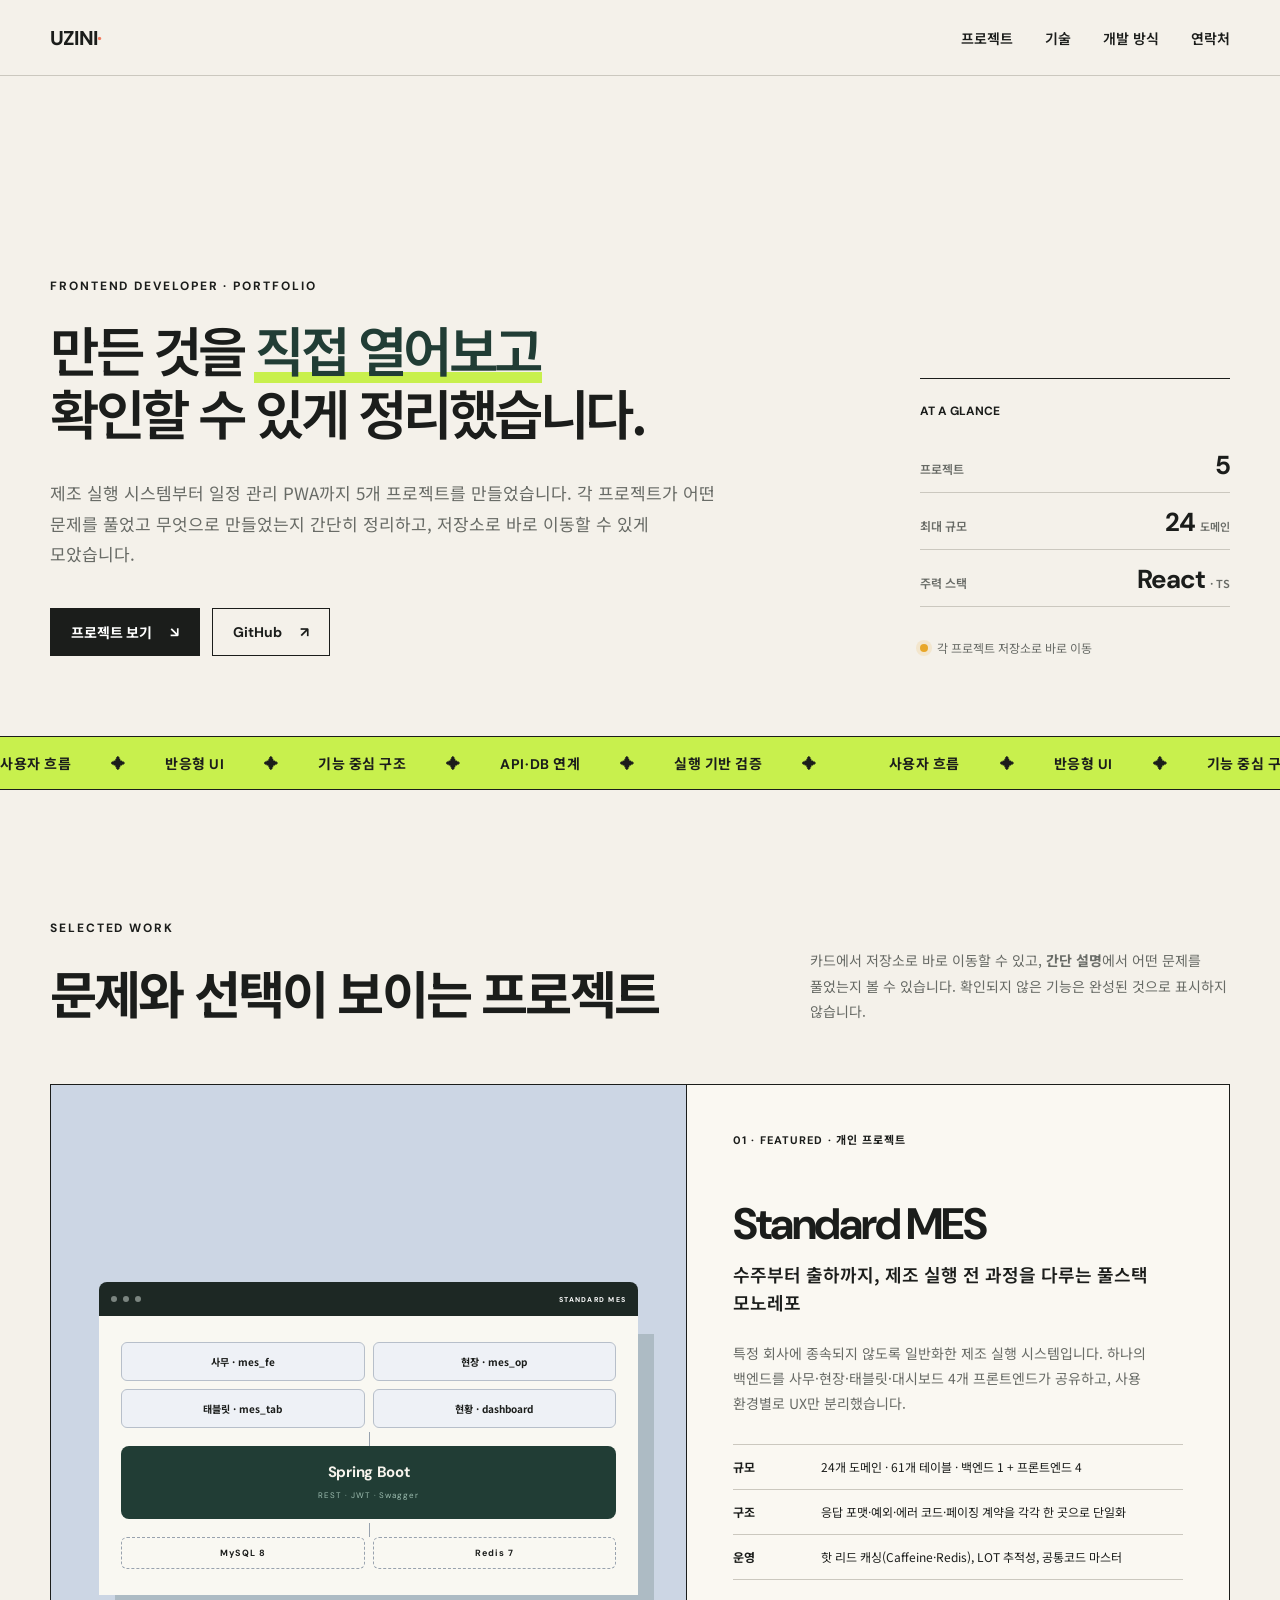
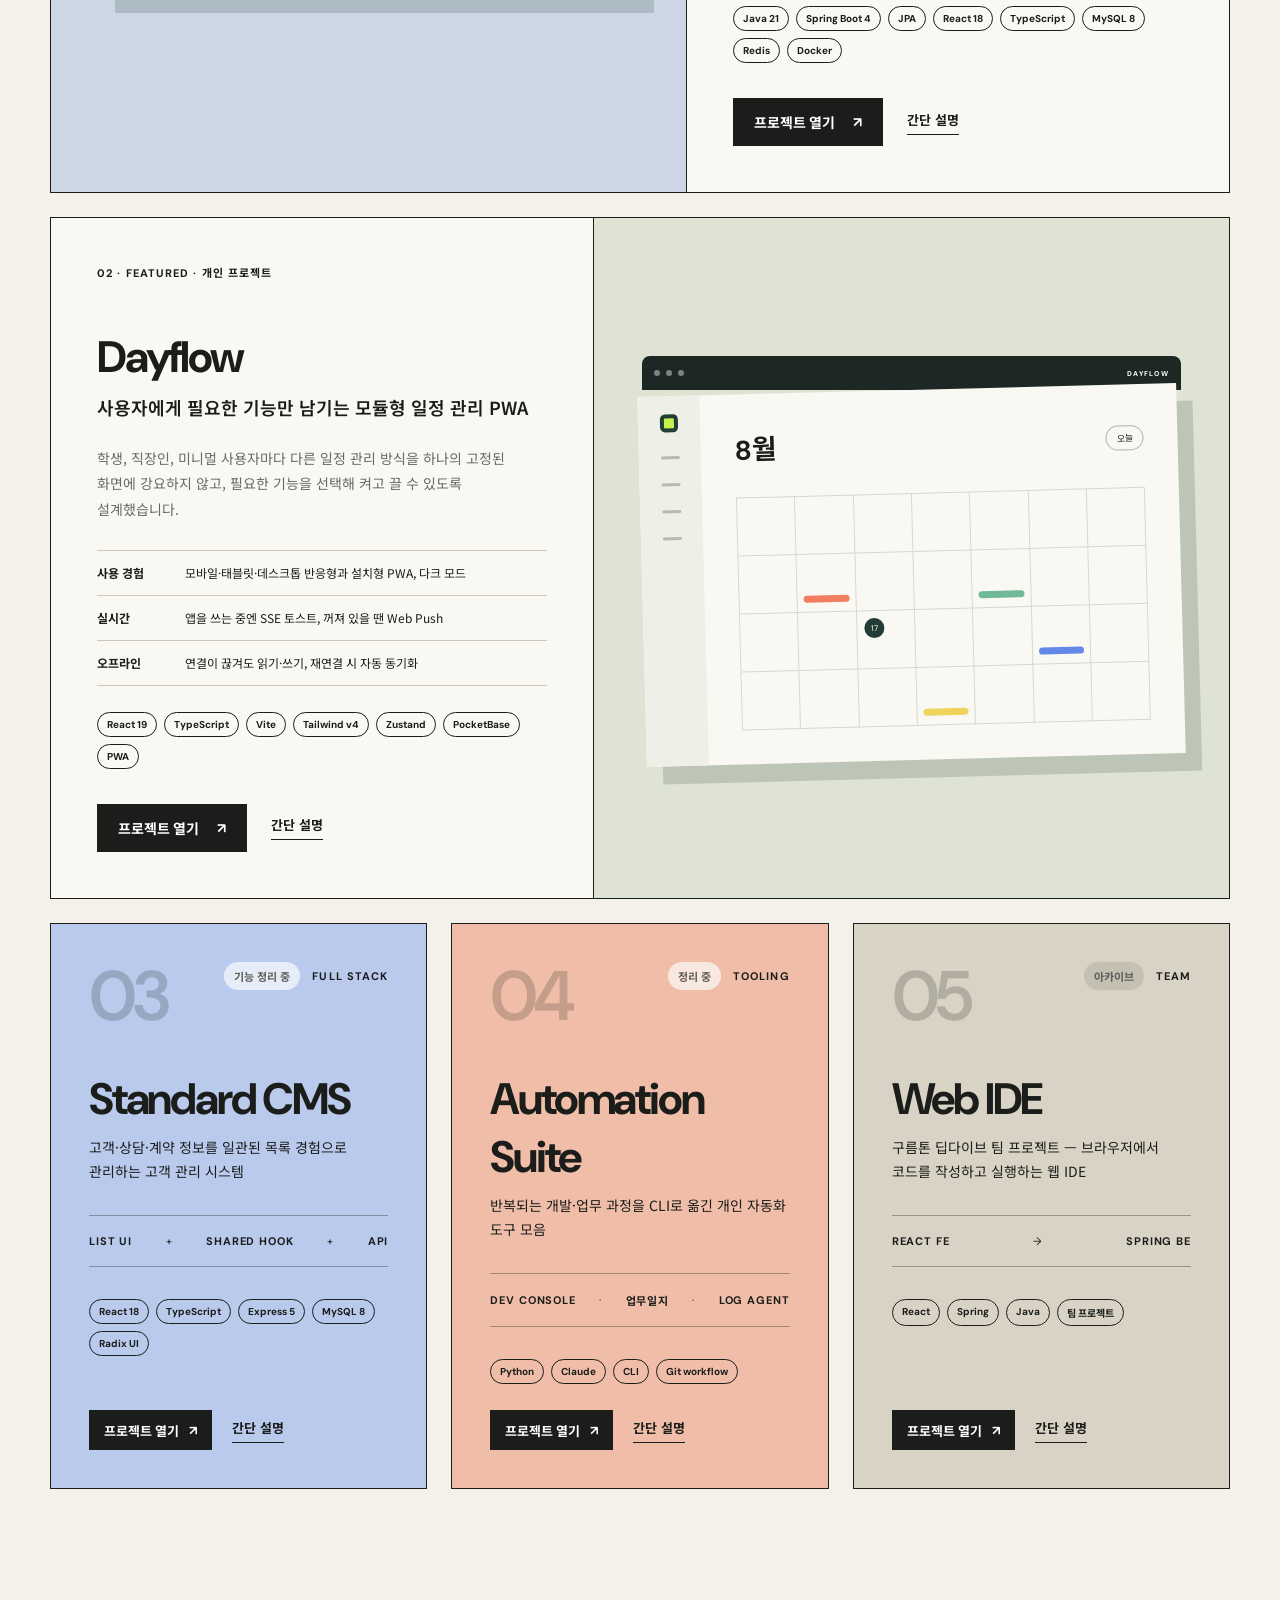
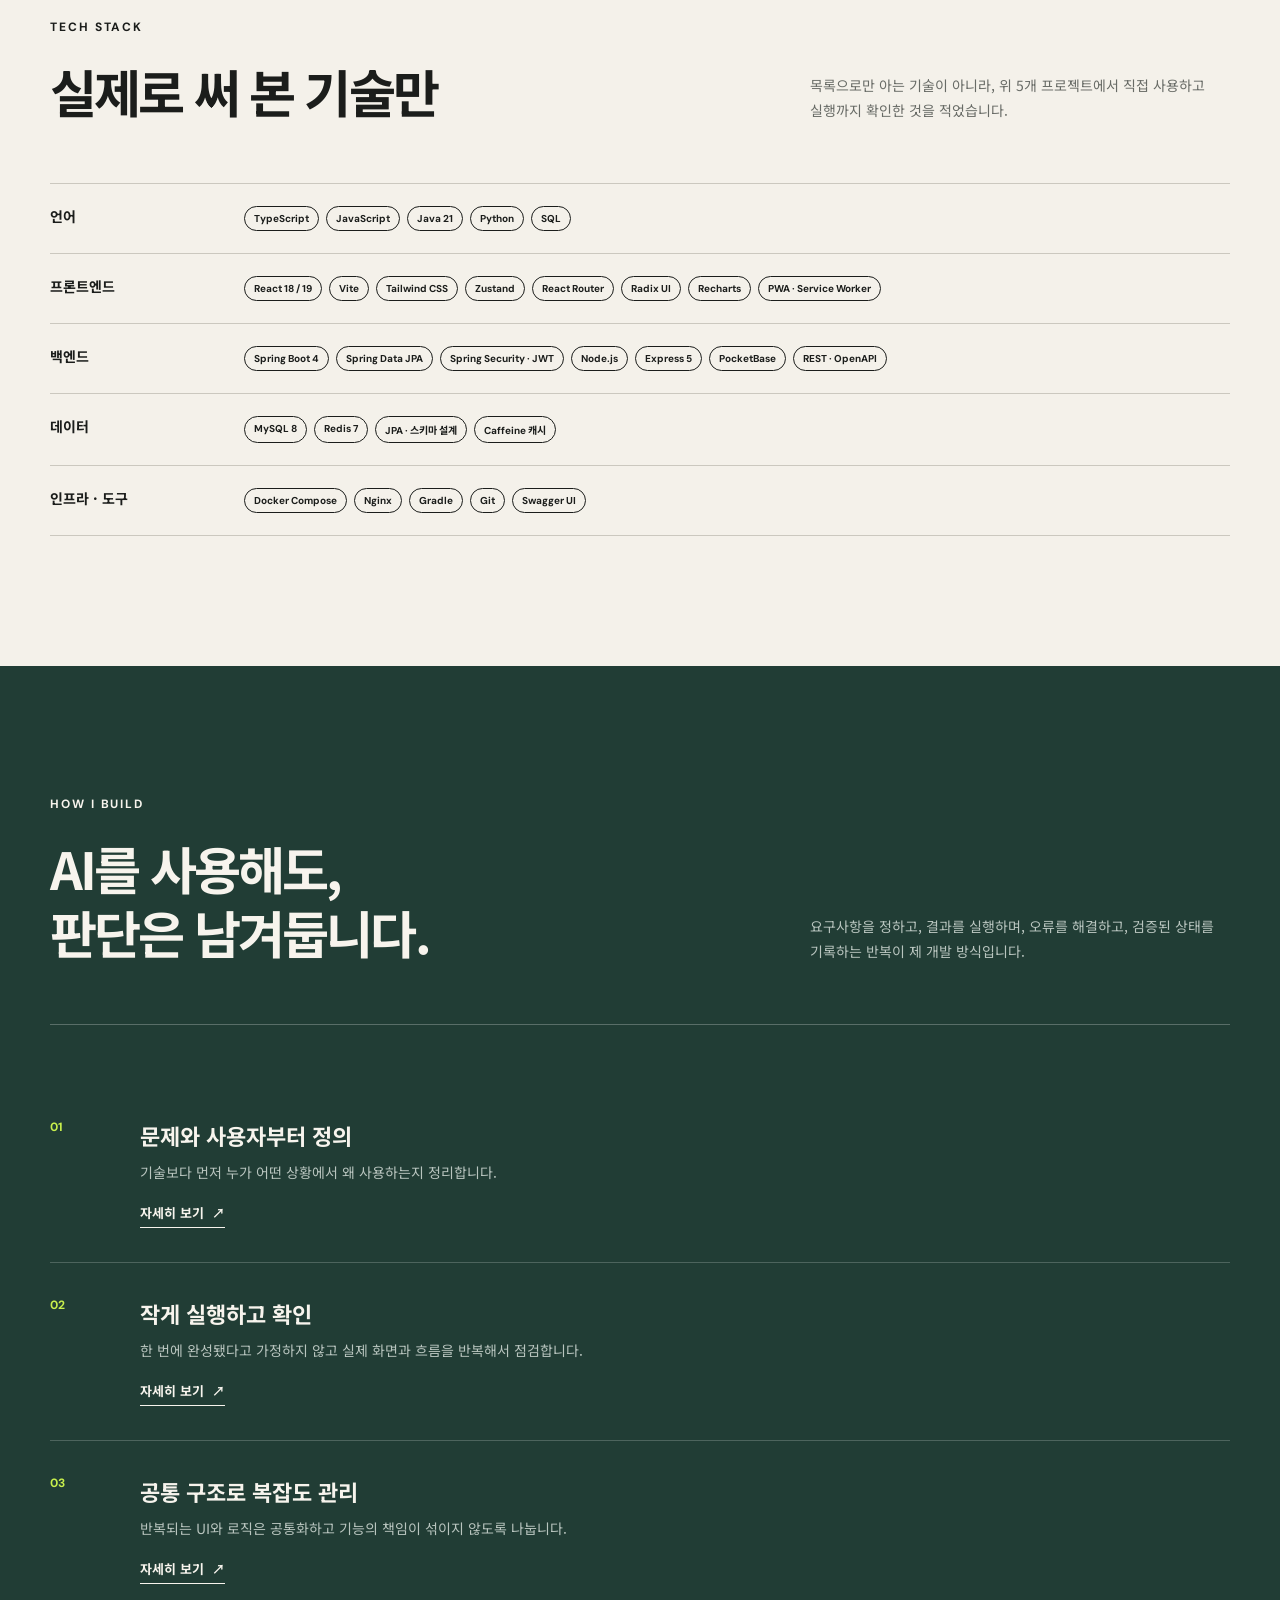
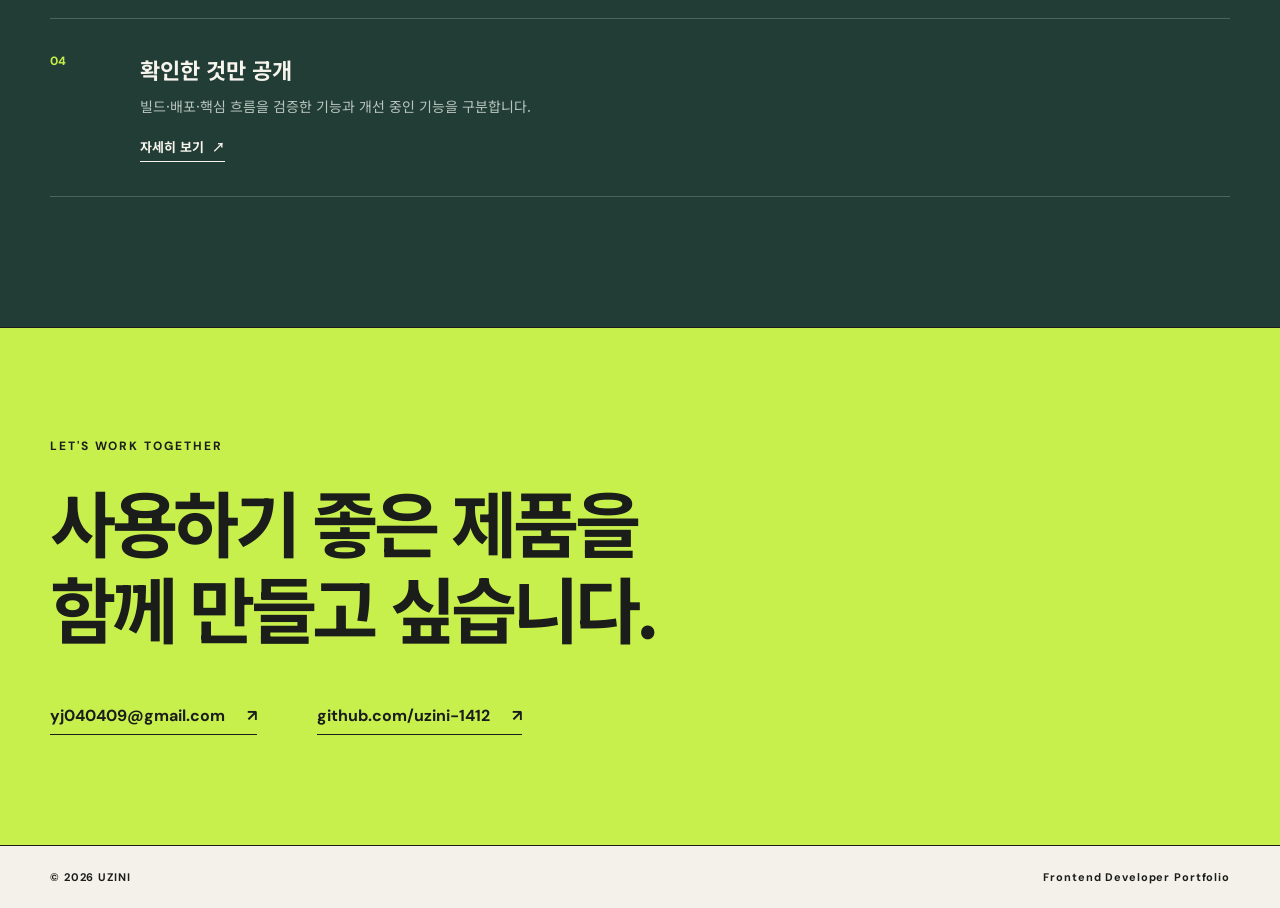
==== commit 4cbff588: "Remove stale "개선 중" tags, connect CMS live demo MES and Dayflow both have working live demos now, so" ====
--- a/index.html
+++ b/index.html
@@ -84,7 +84,7 @@
             </div>
           </div>
           <div class="project-content">
-            <div class="project-meta"><span>01 · FEATURED · 개인 프로젝트</span><span class="status status-progress">개선 중</span></div>
+            <div class="project-meta"><span>01 · FEATURED · 개인 프로젝트</span></div>
             <h3>Standard MES</h3>
             <p class="project-subtitle">수주부터 출하까지, 제조 실행 전 과정을 다루는 풀스택 모노레포</p>
             <p class="project-description">
@@ -98,7 +98,7 @@
             </ul>
             <div class="tech-list"><span>Java 21</span><span>Spring Boot 4</span><span>JPA</span><span>React 18</span><span>TypeScript</span><span>MySQL 8</span><span>Redis</span><span>Docker</span></div>
             <div class="project-actions">
-              <a class="button button-primary" href="https://github.com/uzini-1412/standard-single-process-mes" target="_blank" rel="noreferrer">프로젝트 열기 <span aria-hidden="true">↗</span></a>
+              <a class="button button-primary" href="http://8.230.7.222:7082" target="_blank" rel="noreferrer">프로젝트 열기 <span aria-hidden="true">↗</span></a>
               <button class="text-button" type="button" data-open-modal="modal-mes">간단 설명</button>
             </div>
           </div>
@@ -124,7 +124,7 @@
             </div>
           </div>
           <div class="project-content">
-            <div class="project-meta"><span>02 · FEATURED · 개인 프로젝트</span><span class="status status-progress">개선 중</span></div>
+            <div class="project-meta"><span>02 · FEATURED · 개인 프로젝트</span></div>
             <h3>Dayflow</h3>
             <p class="project-subtitle">사용자에게 필요한 기능만 남기는 모듈형 일정 관리 PWA</p>
             <p class="project-description">
@@ -153,7 +153,7 @@
             <div class="card-diagram"><b>LIST UI</b><span>+</span><b>SHARED HOOK</b><span>+</span><b>API</b></div>
             <div class="tech-list"><span>React 18</span><span>TypeScript</span><span>Express 5</span><span>MySQL 8</span><span>Radix UI</span></div>
             <div class="card-actions">
-              <a class="button button-primary button-sm" href="https://github.com/uzini-1412/standard-cms" target="_blank" rel="noreferrer">프로젝트 열기 <span aria-hidden="true">↗</span></a>
+              <a class="button button-primary button-sm" href="http://34.158.221.189" target="_blank" rel="noreferrer">프로젝트 열기 <span aria-hidden="true">↗</span></a>
               <button class="text-button" type="button" data-open-modal="modal-cms">간단 설명</button>
             </div>
           </article>
@@ -274,6 +274,7 @@
           <li><b>운영 고려</b> — 작업지시 목록 같은 핫 리드는 Caffeine·Redis로 캐싱하고, 생산 이력은 LOT 단위로 추적 가능하게 채번합니다.</li>
         </ul>
 
+        <p class="detail-hint">라이브 데모(사무/관리 화면)는 로그인 화면부터 시작합니다. 데모 계정 <code>mesadmin</code> / <code>ChangeMe!2026</code> 으로 접속해 보세요.</p>
         <p class="detail-hint">설치와 실행 방법, 상세 문서는 저장소 README에 정리돼 있습니다.</p>
 
         <div class="detail-links">
--- a/styles.css
+++ b/styles.css
@@ -76,7 +76,7 @@
 .project-content { padding: 46px; display: flex; flex-direction: column; }
 .project-meta, .card-head { display: flex; justify-content: space-between; align-items: center; font-size: 11px; font-weight: 700; letter-spacing: .1em; }
 .status { font-family: var(--kr); letter-spacing: 0; border-radius: 30px; padding: 6px 10px; }
-.status-progress { background: #fff1cb; color: #805d00; }.status-review { background: rgba(255,255,255,.65); color: #615f5a; }.status-archive { background: rgba(27,29,27,.1); color: #5c5f5a; }
+.status-review { background: rgba(255,255,255,.65); color: #615f5a; }.status-archive { background: rgba(27,29,27,.1); color: #5c5f5a; }
 .project-content h3, .project-card h3 { font-size: 44px; letter-spacing: -.05em; margin: 48px 0 8px; }
 .project-subtitle { font-family: var(--kr); font-size: 18px; font-weight: 600; line-height: 1.55; margin: 0; word-break: keep-all; }
 .project-description { font-family: var(--kr); font-size: 14px; line-height: 1.8; color: var(--muted); margin: 24px 0 28px; word-break: keep-all; }
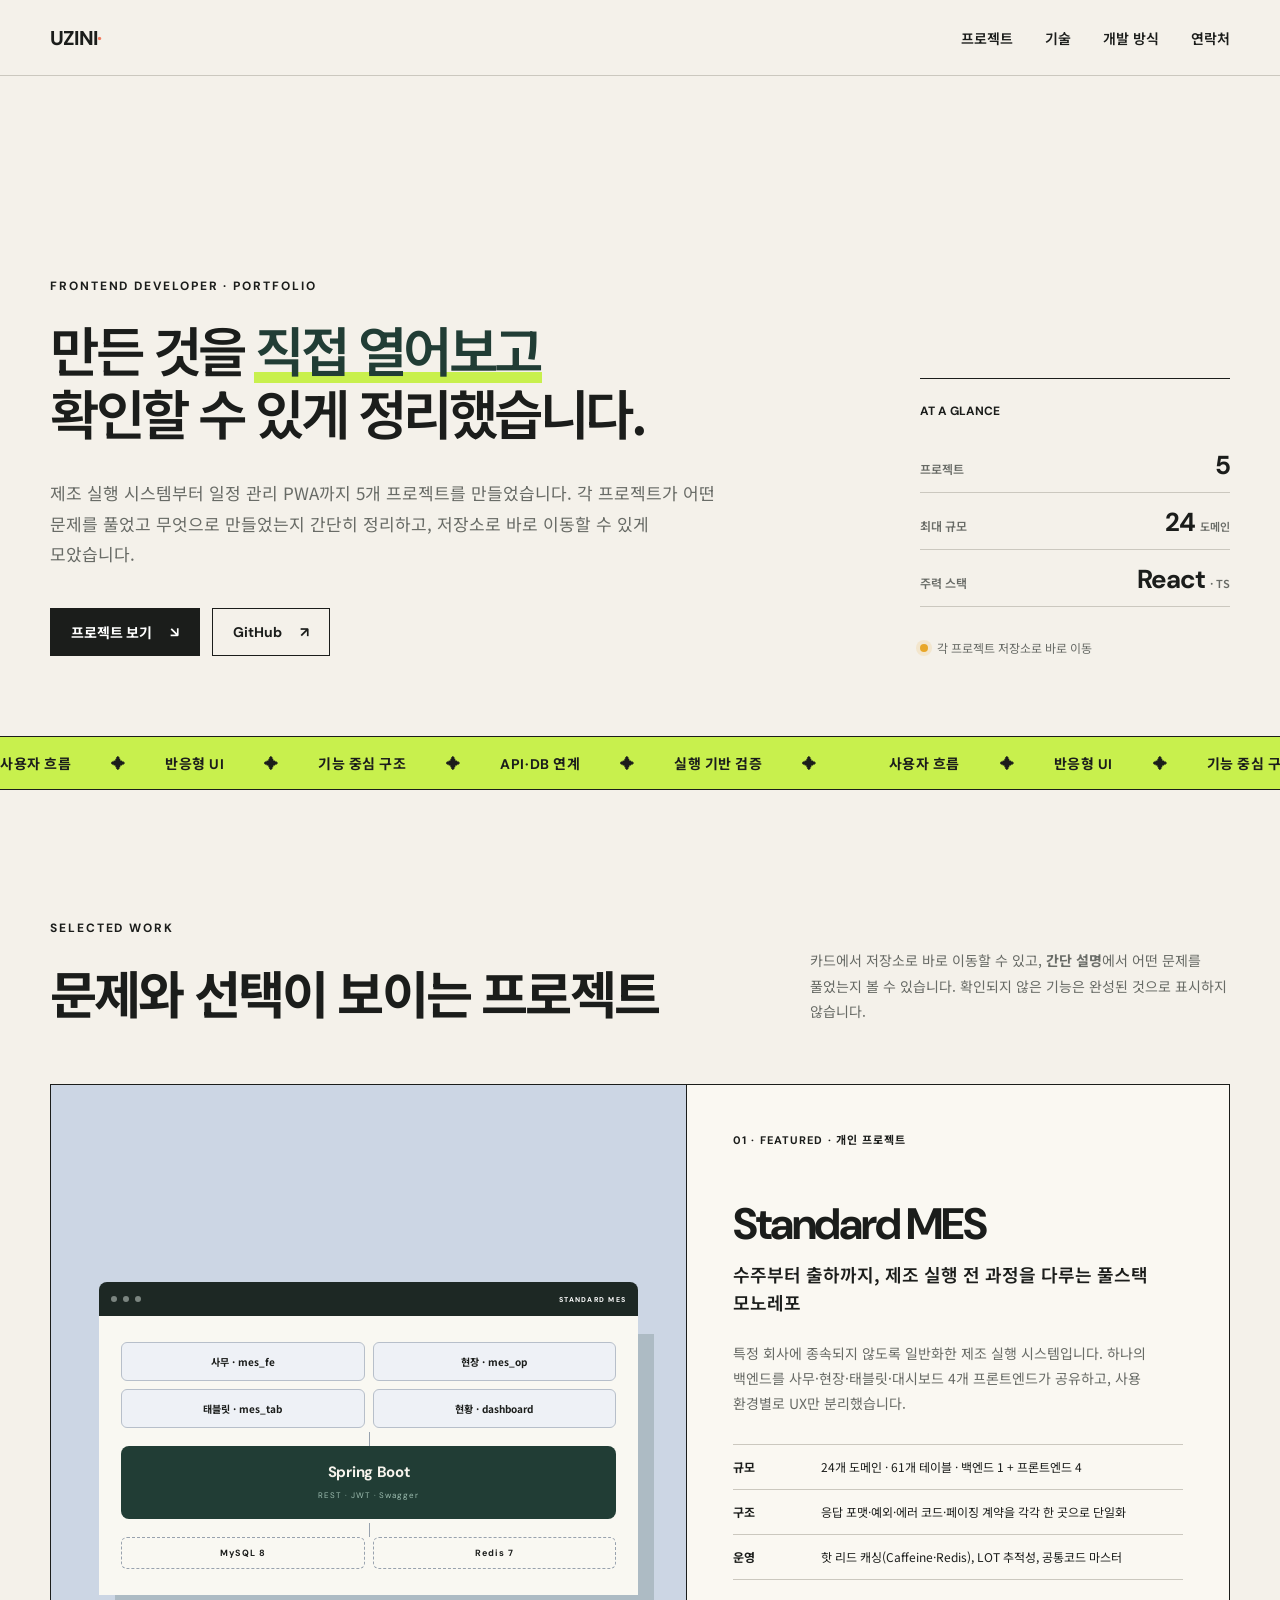
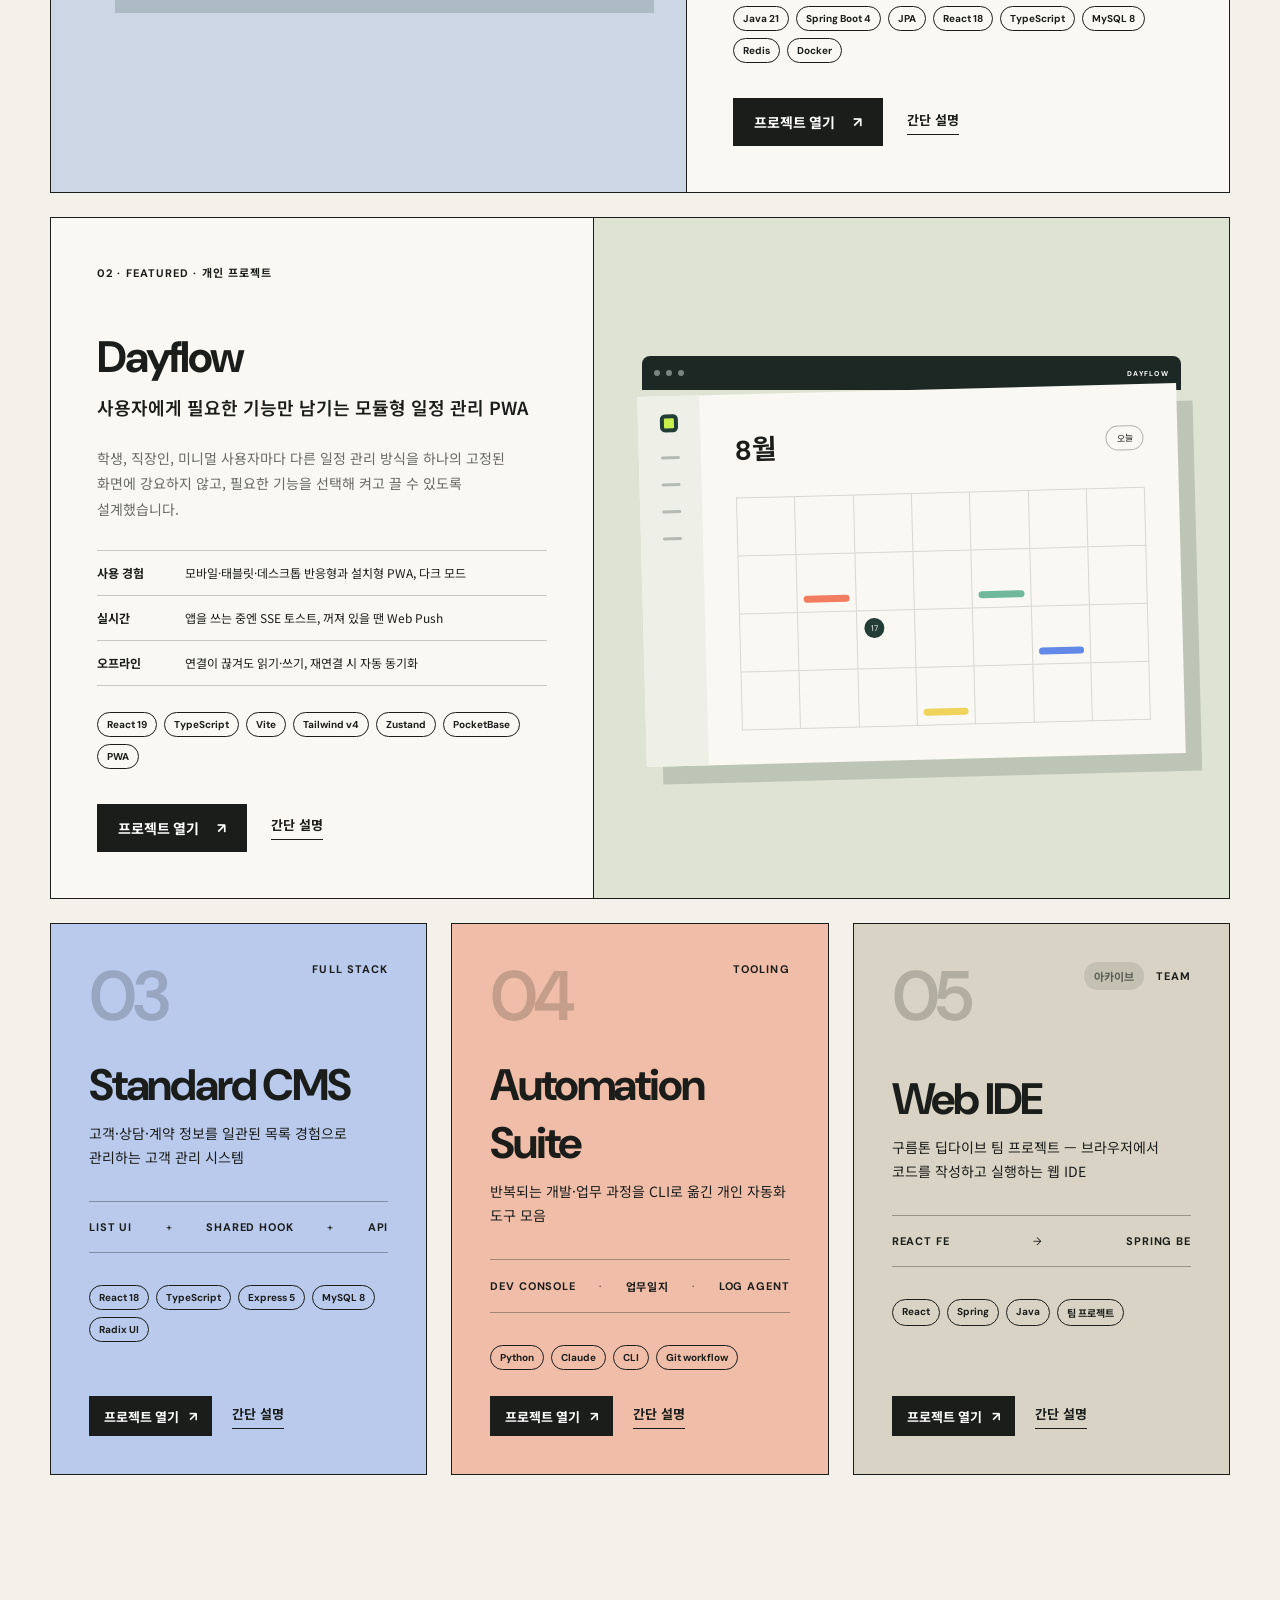
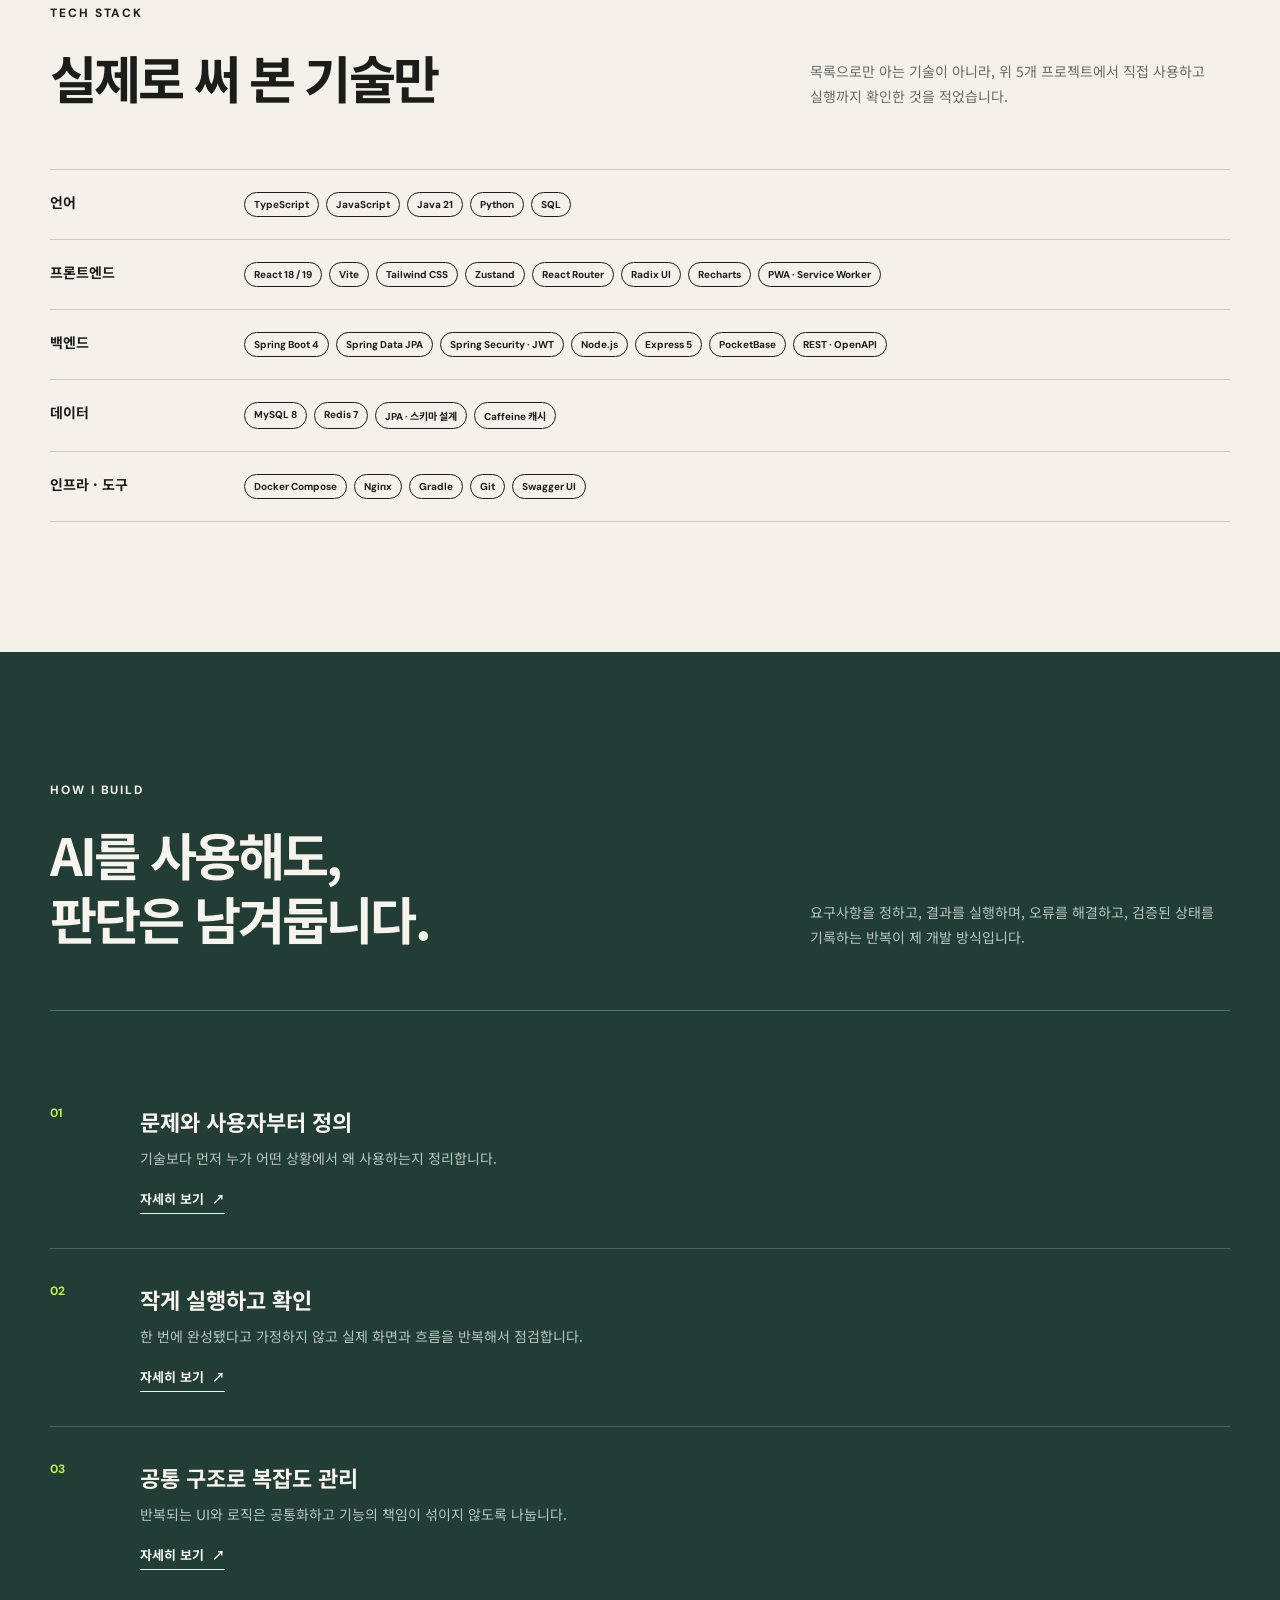
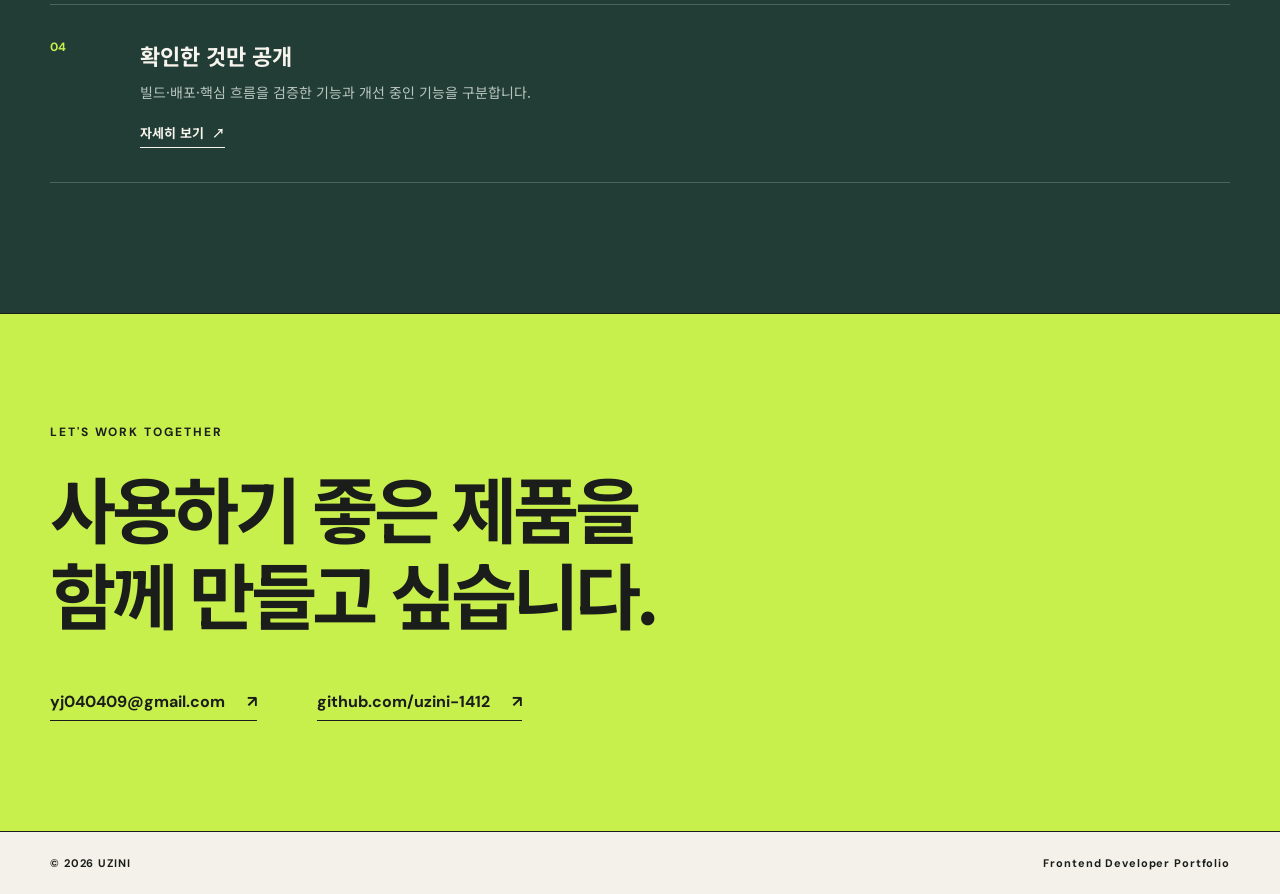
==== commit dfbf3006: "Remove status tags from CMS and Automation Suite cards CMS has a verified live demo now, same reason" ====
--- a/index.html
+++ b/index.html
@@ -147,7 +147,7 @@
         <div class="project-grid">
           <article class="project-card card-cms">
             <div class="card-number">03</div>
-            <div class="card-head"><span class="status status-review">기능 정리 중</span><span>FULL STACK</span></div>
+            <div class="card-head"><span>FULL STACK</span></div>
             <h3>Standard CMS</h3>
             <p>고객·상담·계약 정보를 일관된 목록 경험으로 관리하는 고객 관리 시스템</p>
             <div class="card-diagram"><b>LIST UI</b><span>+</span><b>SHARED HOOK</b><span>+</span><b>API</b></div>
@@ -160,7 +160,7 @@
 
           <article class="project-card card-auto">
             <div class="card-number">04</div>
-            <div class="card-head"><span class="status status-review">정리 중</span><span>TOOLING</span></div>
+            <div class="card-head"><span>TOOLING</span></div>
             <h3>Automation Suite</h3>
             <p>반복되는 개발·업무 과정을 CLI로 옮긴 개인 자동화 도구 모음</p>
             <div class="card-diagram"><b>DEV CONSOLE</b><span>·</span><b>업무일지</b><span>·</span><b>LOG AGENT</b></div>
--- a/styles.css
+++ b/styles.css
@@ -76,7 +76,7 @@
 .project-content { padding: 46px; display: flex; flex-direction: column; }
 .project-meta, .card-head { display: flex; justify-content: space-between; align-items: center; font-size: 11px; font-weight: 700; letter-spacing: .1em; }
 .status { font-family: var(--kr); letter-spacing: 0; border-radius: 30px; padding: 6px 10px; }
-.status-review { background: rgba(255,255,255,.65); color: #615f5a; }.status-archive { background: rgba(27,29,27,.1); color: #5c5f5a; }
+.status-archive { background: rgba(27,29,27,.1); color: #5c5f5a; }
 .project-content h3, .project-card h3 { font-size: 44px; letter-spacing: -.05em; margin: 48px 0 8px; }
 .project-subtitle { font-family: var(--kr); font-size: 18px; font-weight: 600; line-height: 1.55; margin: 0; word-break: keep-all; }
 .project-description { font-family: var(--kr); font-size: 14px; line-height: 1.8; color: var(--muted); margin: 24px 0 28px; word-break: keep-all; }
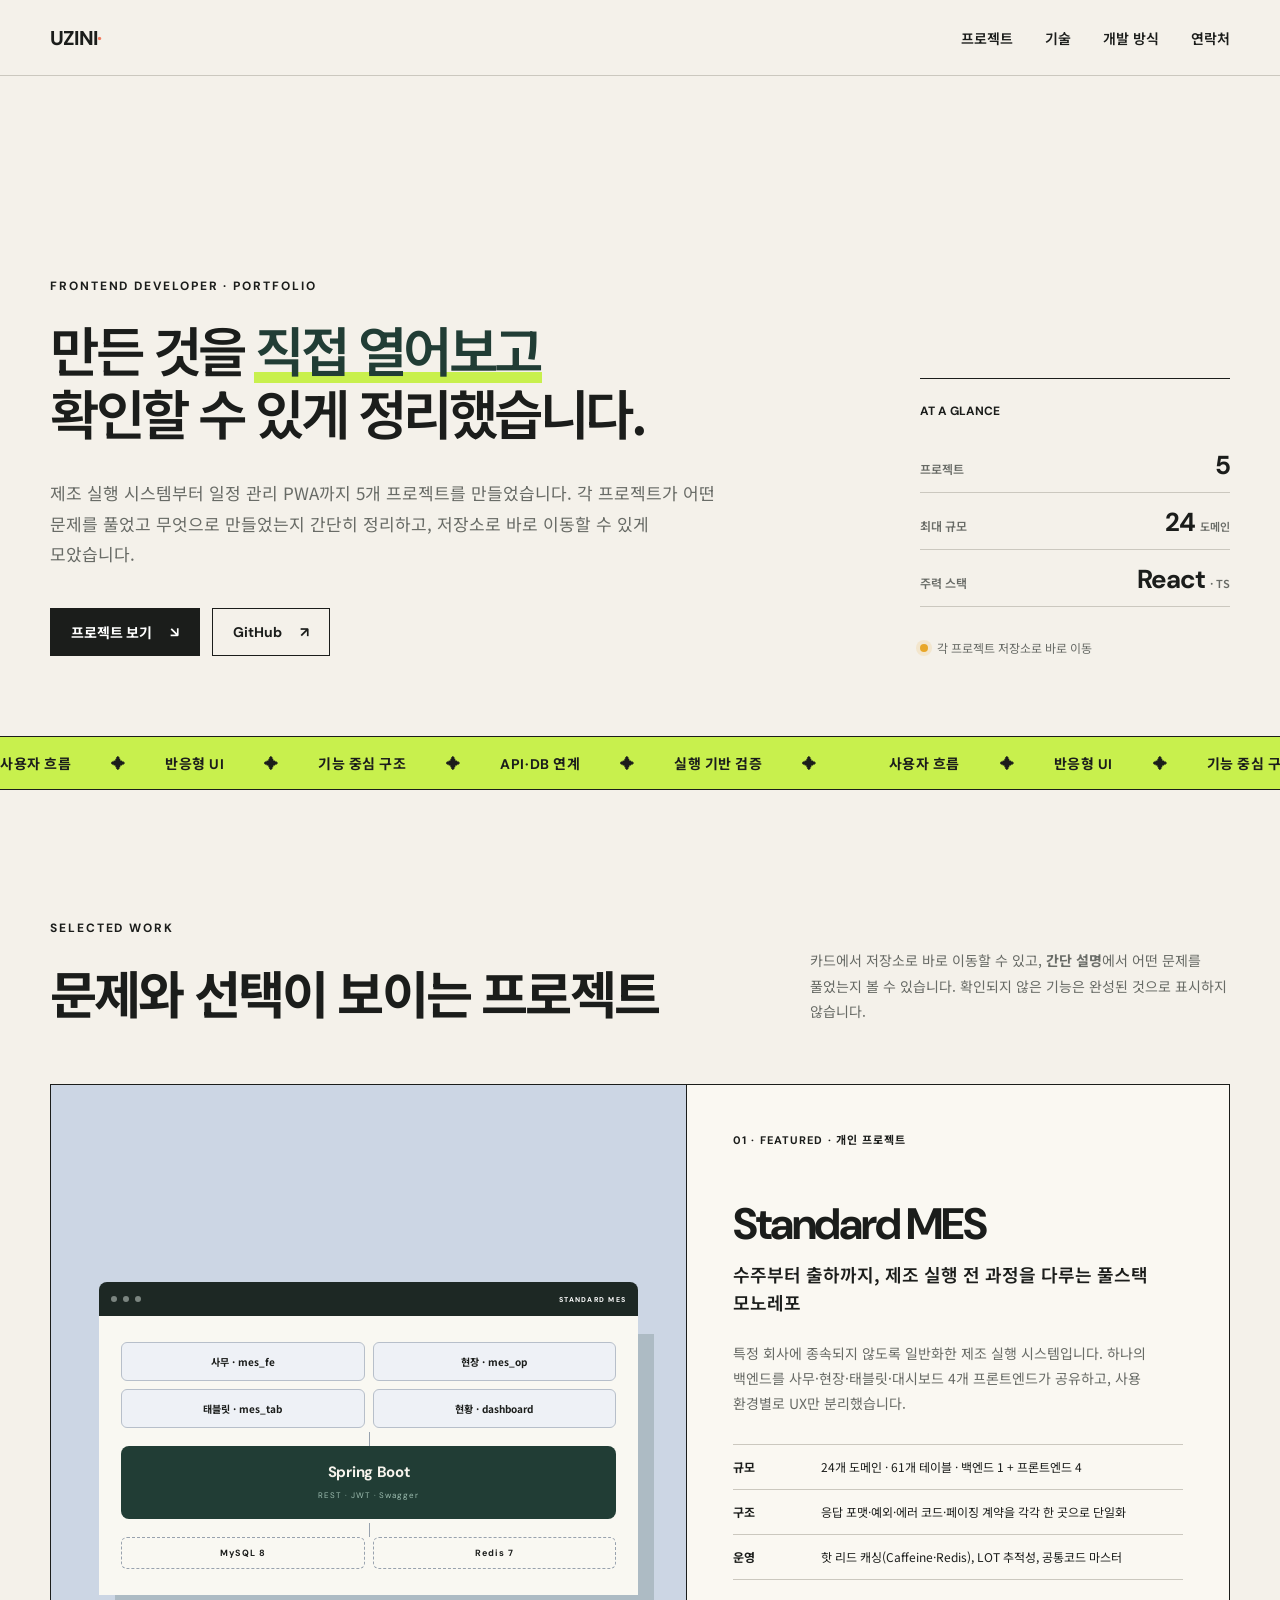
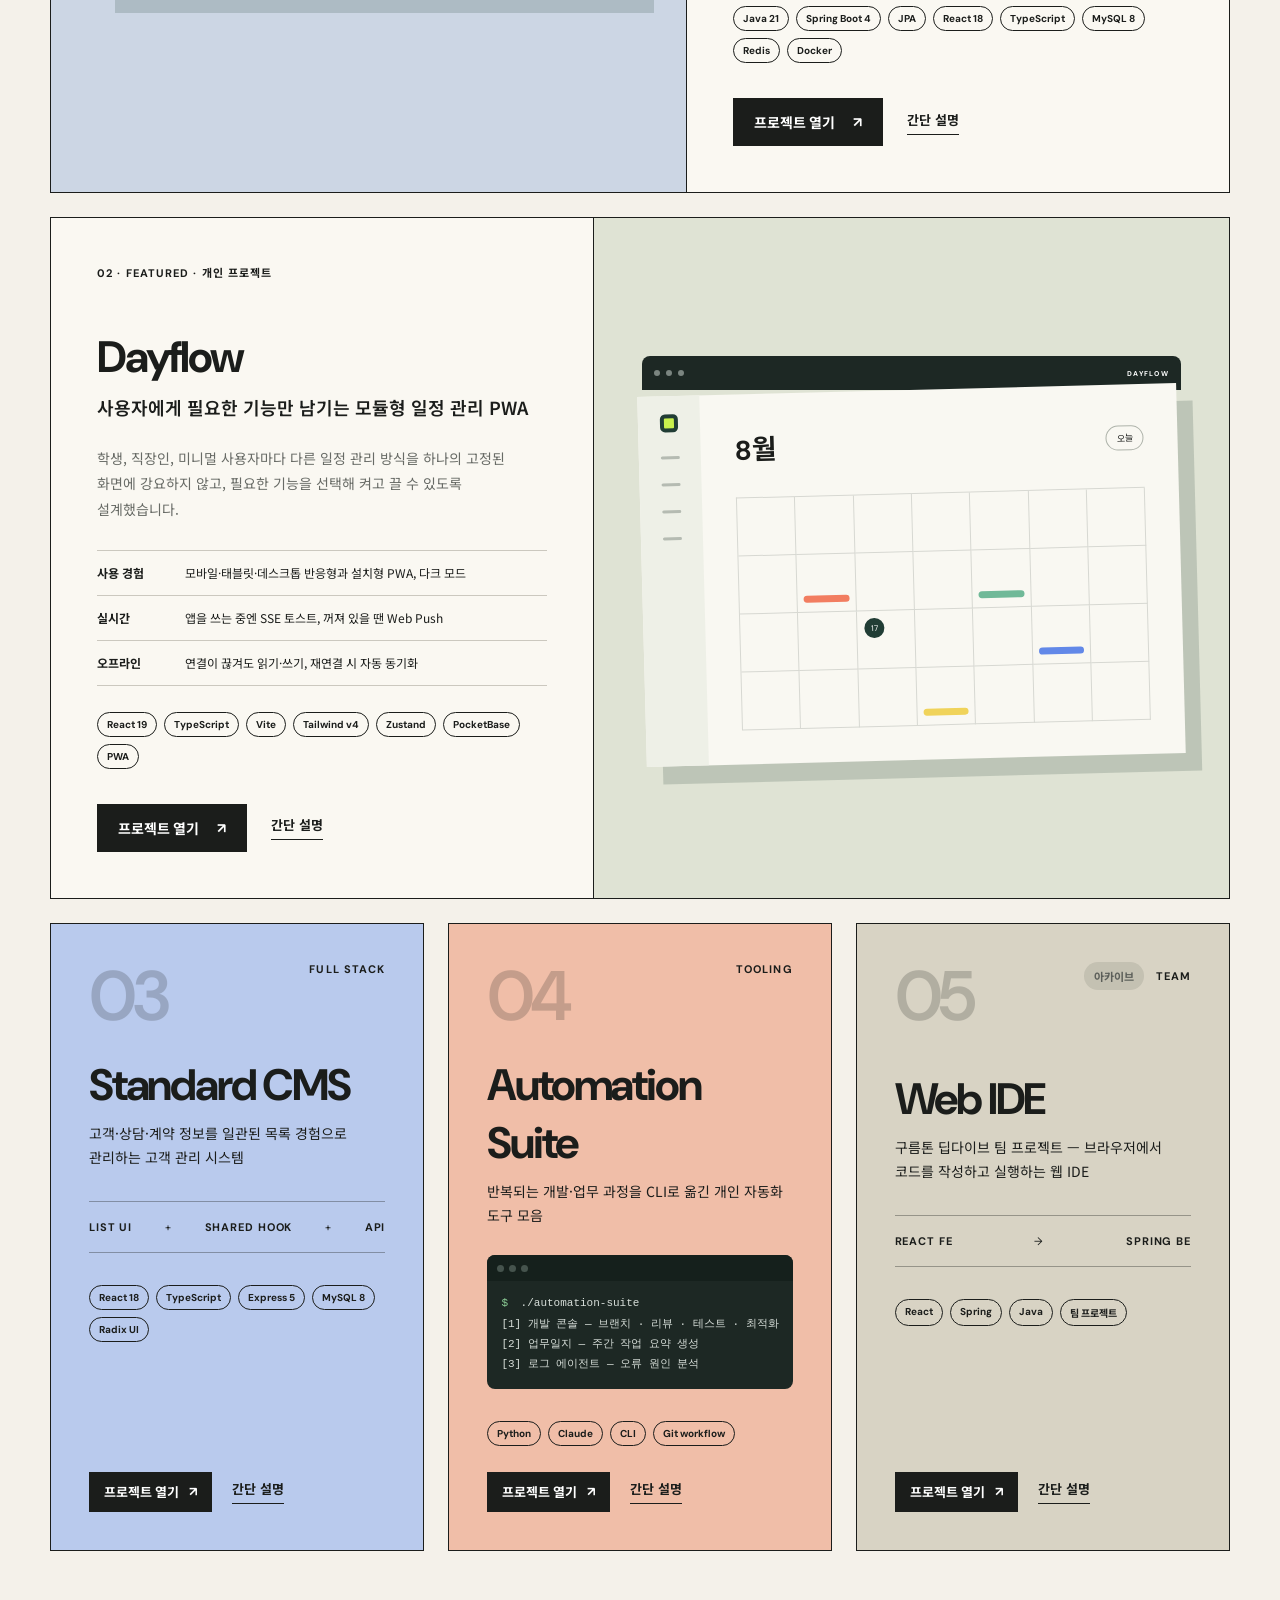
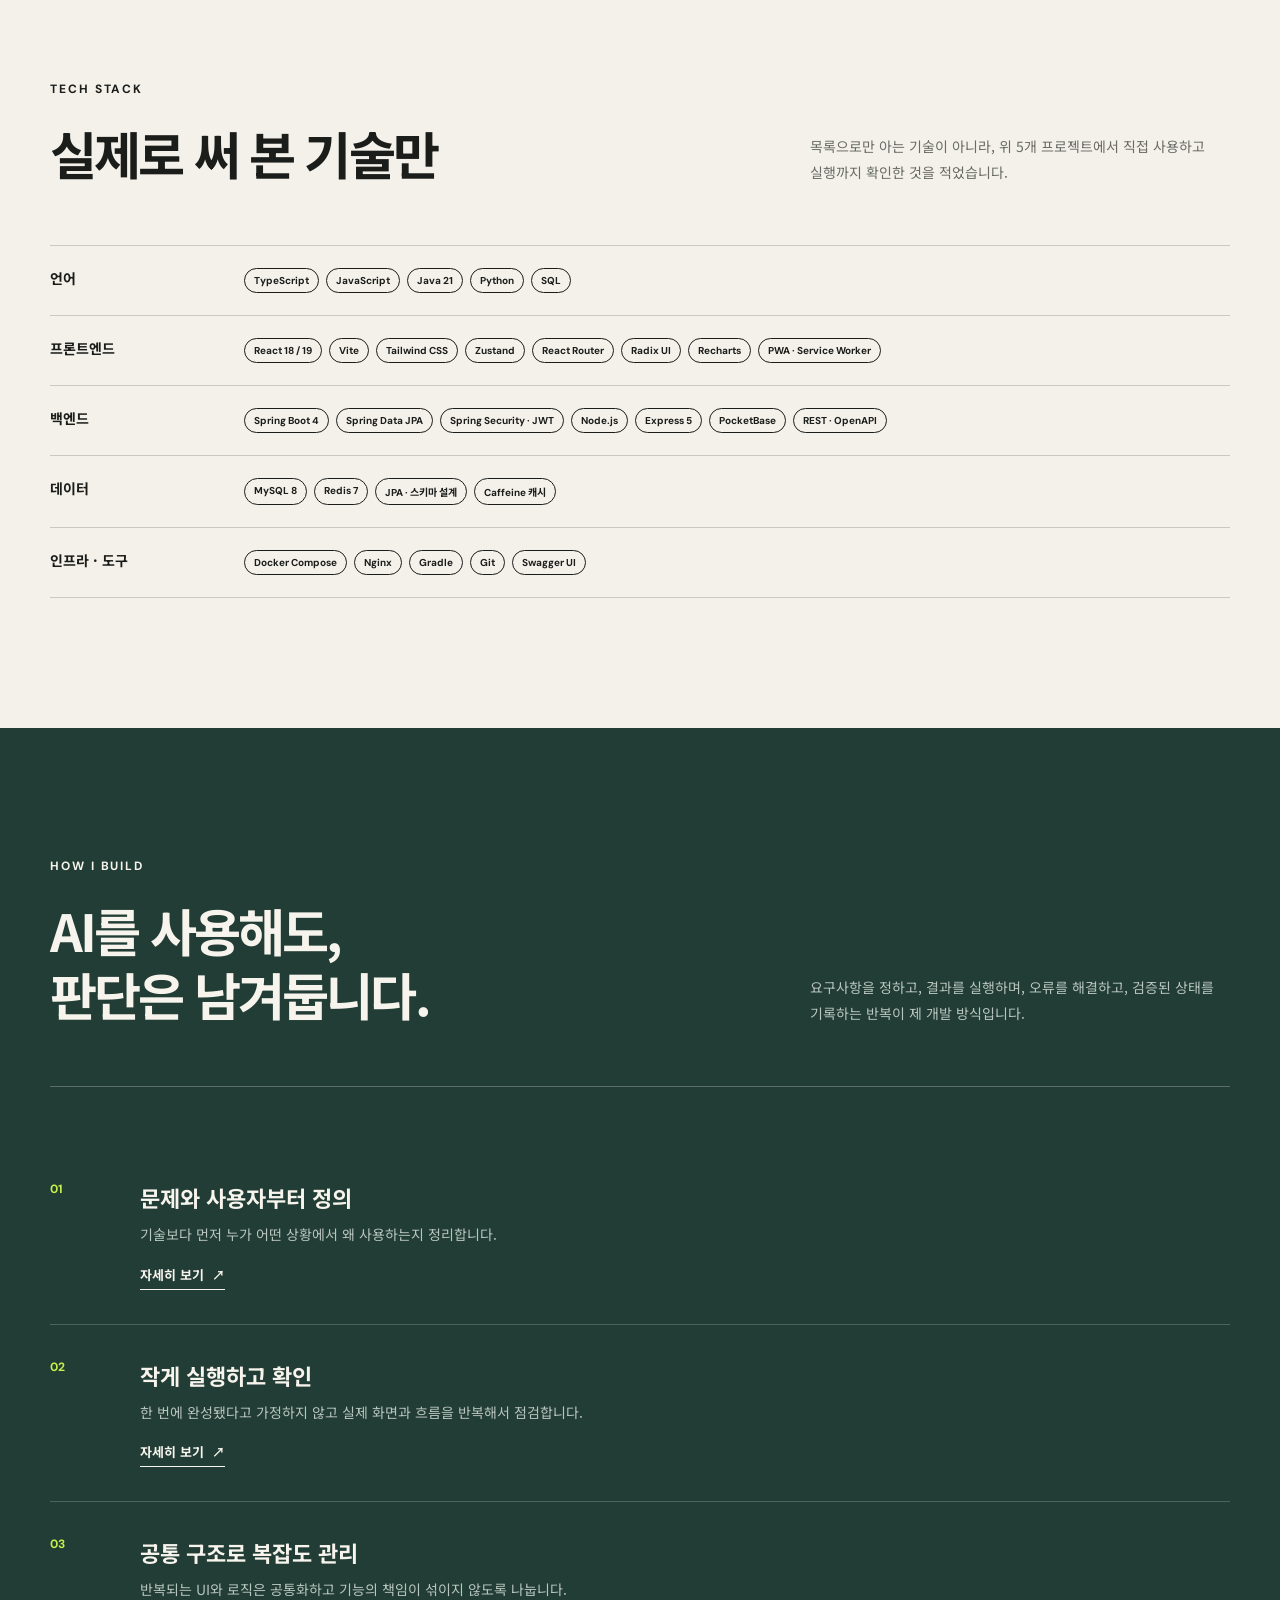
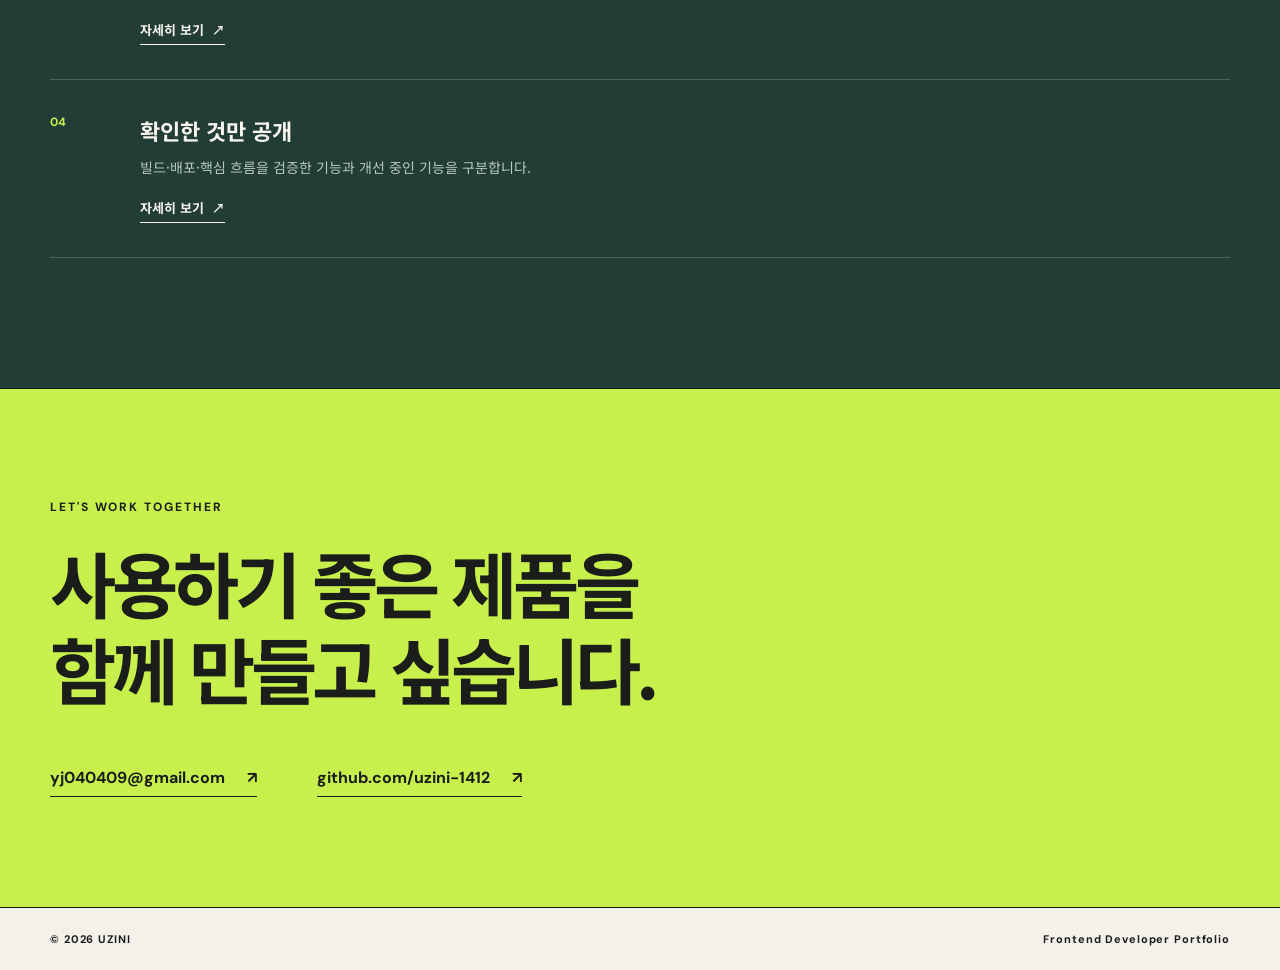
==== commit 7759a3f3: "Give Automation Suite a mini terminal visual A CLI tool has no browser demo to show, but it shouldn'" ====
--- a/index.html
+++ b/index.html
@@ -16,7 +16,7 @@
     <link rel="preconnect" href="https://fonts.googleapis.com" />
     <link rel="preconnect" href="https://fonts.gstatic.com" crossorigin />
     <link href="https://fonts.googleapis.com/css2?family=DM+Sans:wght@400;500;600;700&family=Noto+Sans+KR:wght@400;500;600;700&display=swap" rel="stylesheet" />
-    <link rel="stylesheet" href="./styles.css?v=10" />
+    <link rel="stylesheet" href="./styles.css?v=11" />
   </head>
   <body>
     <a class="skip-link" href="#projects">프로젝트 목록으로 바로 가기</a>
@@ -163,7 +163,15 @@
             <div class="card-head"><span>TOOLING</span></div>
             <h3>Automation Suite</h3>
             <p>반복되는 개발·업무 과정을 CLI로 옮긴 개인 자동화 도구 모음</p>
-            <div class="card-diagram"><b>DEV CONSOLE</b><span>·</span><b>업무일지</b><span>·</span><b>LOG AGENT</b></div>
+            <div class="card-terminal">
+              <div class="terminal-bar" aria-hidden="true"><span></span><span></span><span></span></div>
+              <div class="terminal-body">
+                <p><span class="terminal-prompt">$</span> ./automation-suite</p>
+                <p>[1] 개발 콘솔 — 브랜치 · 리뷰 · 테스트 · 최적화</p>
+                <p>[2] 업무일지 — 주간 작업 요약 생성</p>
+                <p>[3] 로그 에이전트 — 오류 원인 분석</p>
+              </div>
+            </div>
             <div class="tech-list"><span>Python</span><span>Claude</span><span>CLI</span><span>Git workflow</span></div>
             <div class="card-actions">
               <a class="button button-primary button-sm" href="https://github.com/uzini-1412/automation-suite" target="_blank" rel="noreferrer">프로젝트 열기 <span aria-hidden="true">↗</span></a>
--- a/styles.css
+++ b/styles.css
@@ -97,6 +97,12 @@
 .project-card h3 { margin-top: 80px; }
 .project-card > p { font-family: var(--kr); max-width: 440px; line-height: 1.7; font-size: 14px; margin: 0; }
 .card-diagram { margin: 32px 0 6px; padding: 18px 0; border-block: 1px solid rgba(27,29,27,.35); display: flex; align-items: center; justify-content: space-between; font-size: 11px; letter-spacing: .08em; }
+.card-terminal { margin: 28px 0 6px; border-radius: 8px; overflow: hidden; background: #1d2824; }
+.terminal-bar { height: 26px; padding-inline: 10px; display: flex; align-items: center; gap: 5px; background: #15201c; }
+.terminal-bar span { width: 7px; height: 7px; border-radius: 50%; background: #45534d; }
+.terminal-body { padding: 12px 14px 14px; font-family: ui-monospace, SFMono-Regular, Menlo, Consolas, monospace; font-size: 11px; line-height: 1.85; color: #d7ded9; }
+.terminal-body p { margin: 0; white-space: nowrap; overflow: hidden; text-overflow: ellipsis; }
+.terminal-prompt { color: #8fd199; margin-right: 6px; }
 
 .principles { background: var(--forest); color: #f7f4ed; padding-block: 130px; }
 .light-heading { border-bottom: 1px solid rgba(255,255,255,.25); padding-bottom: 60px; }
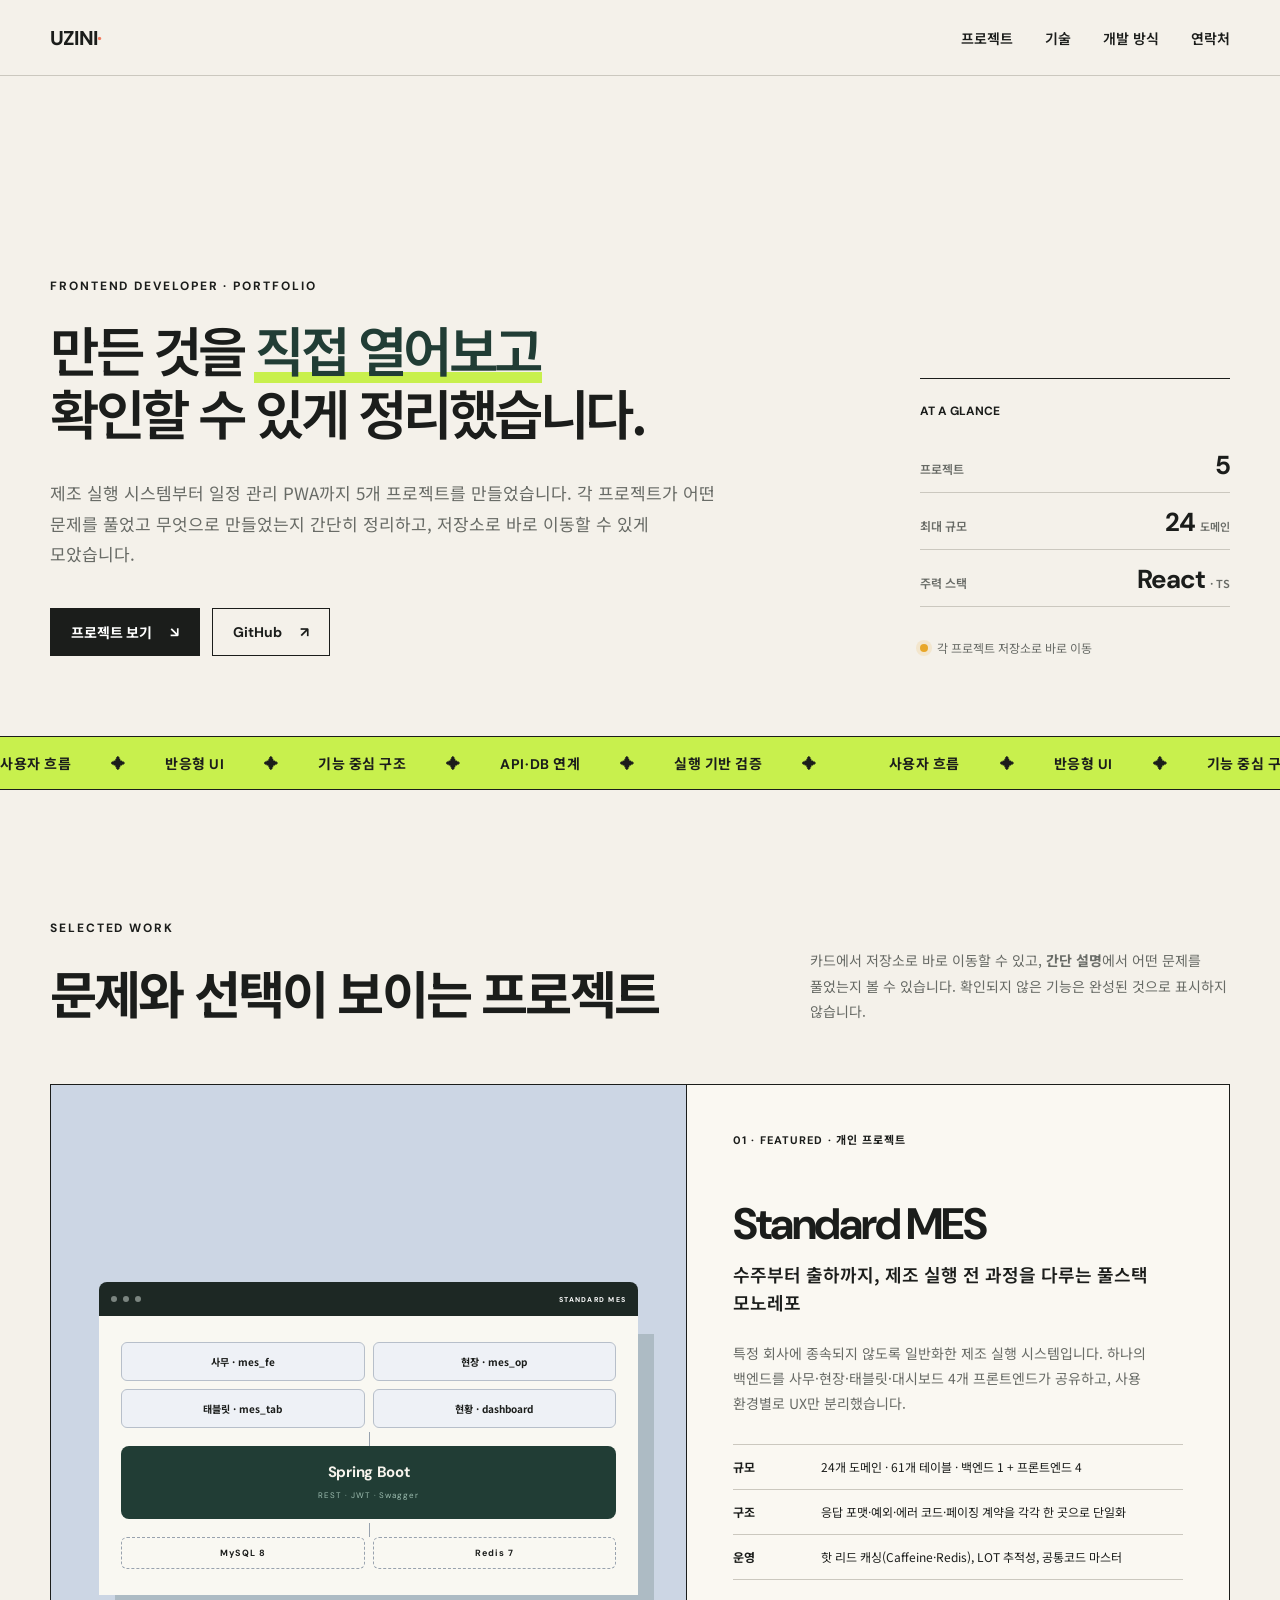
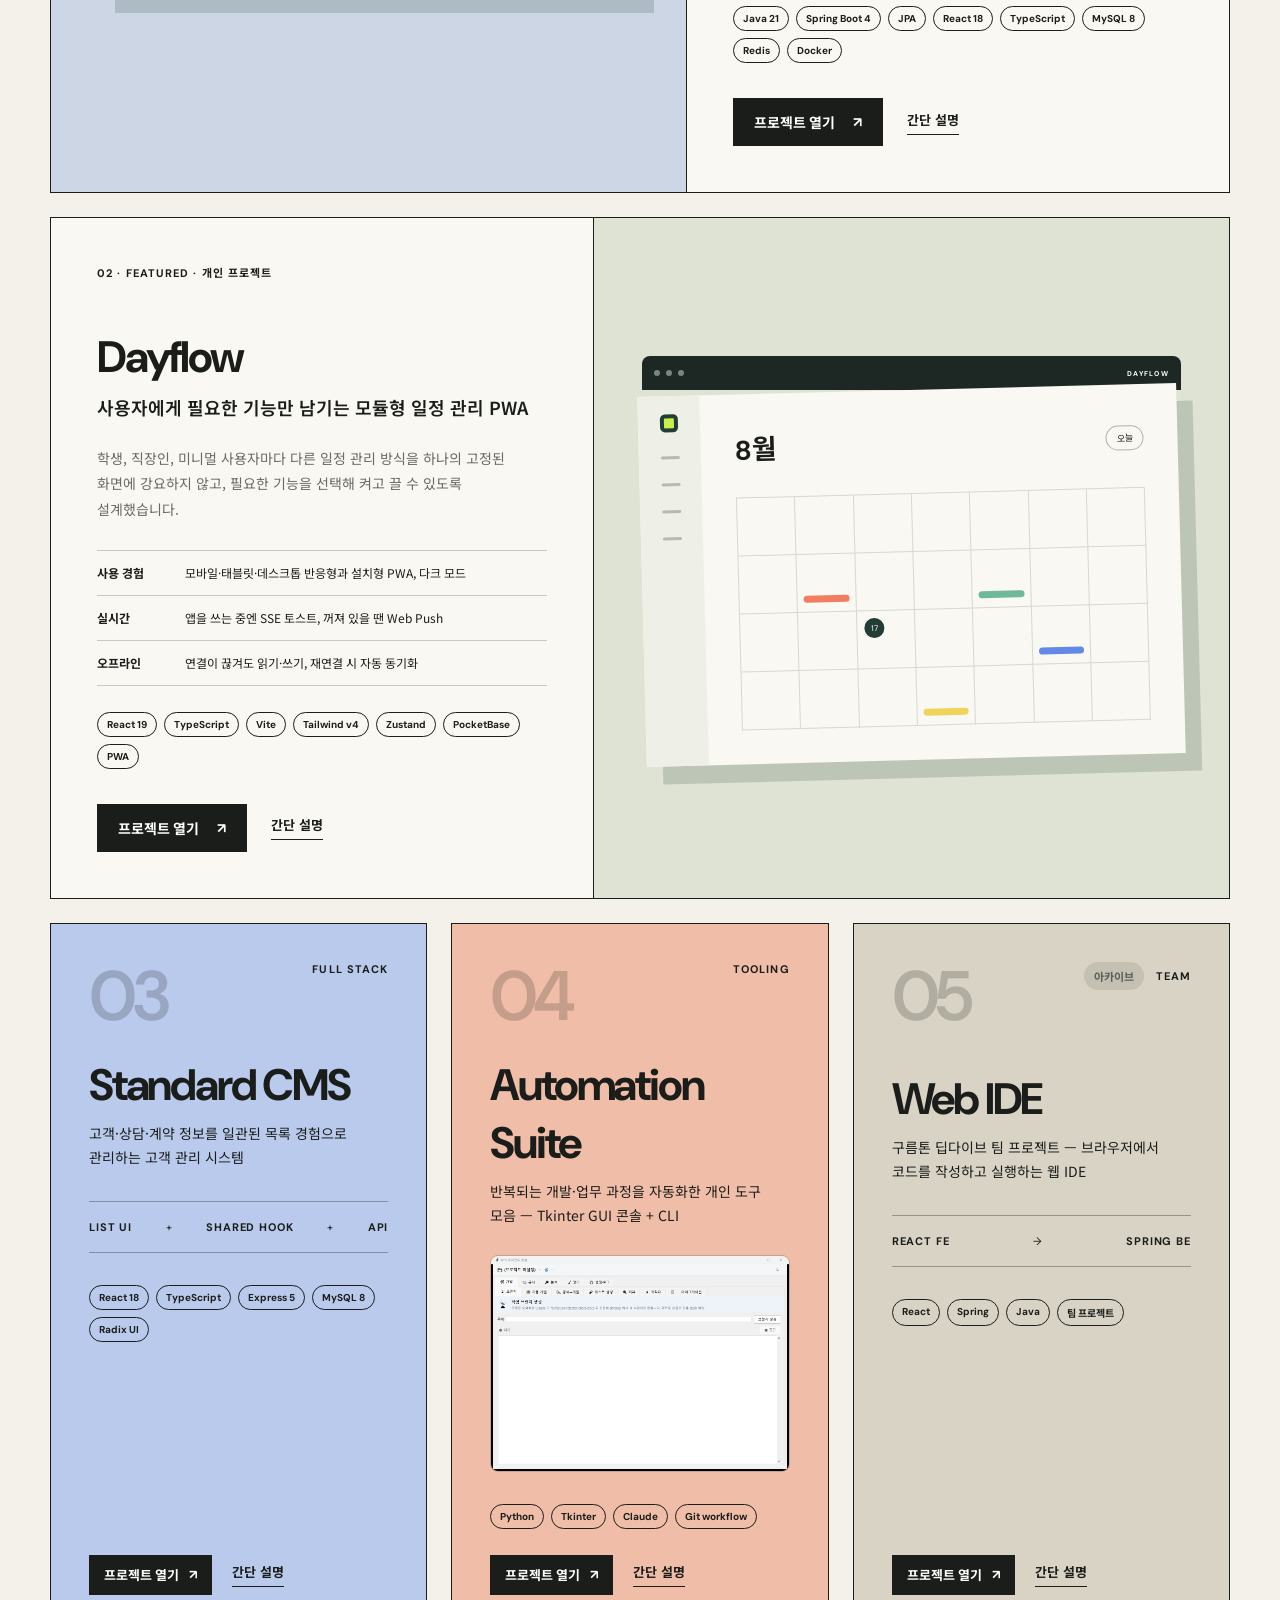
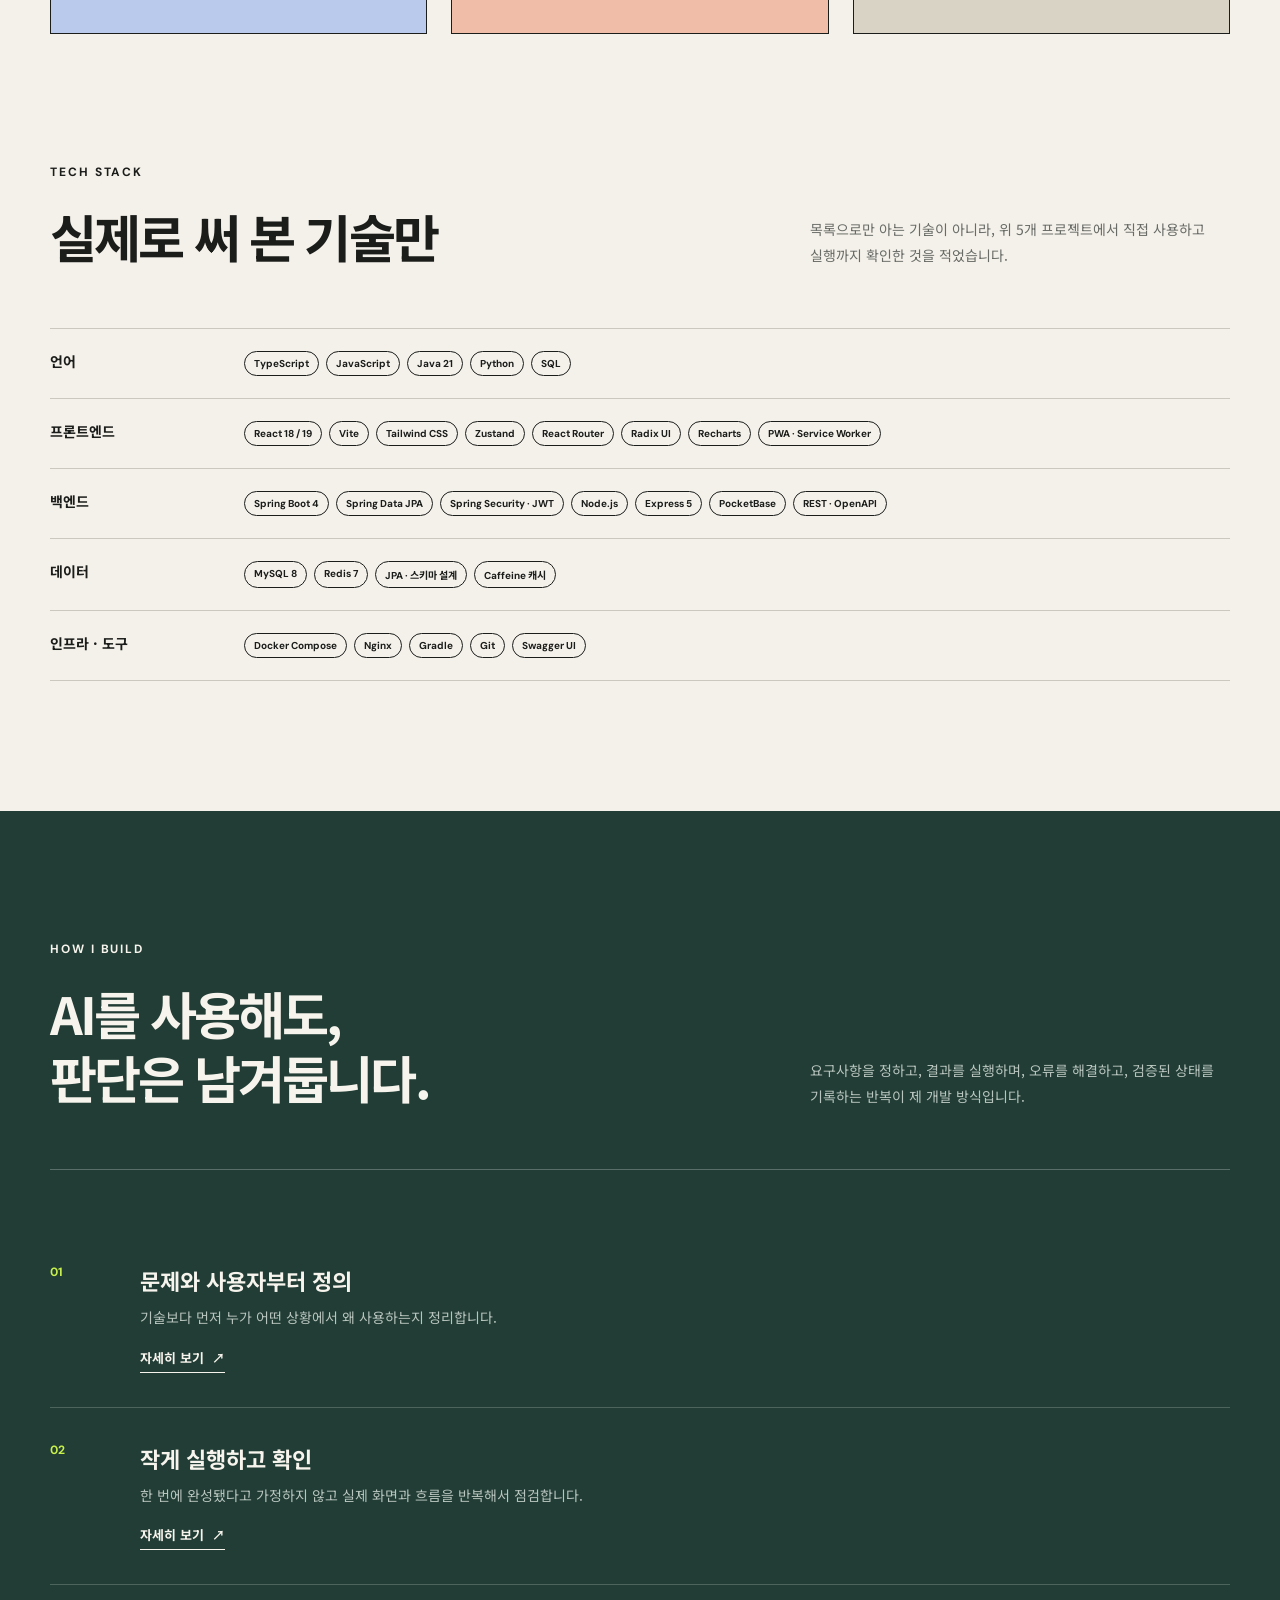
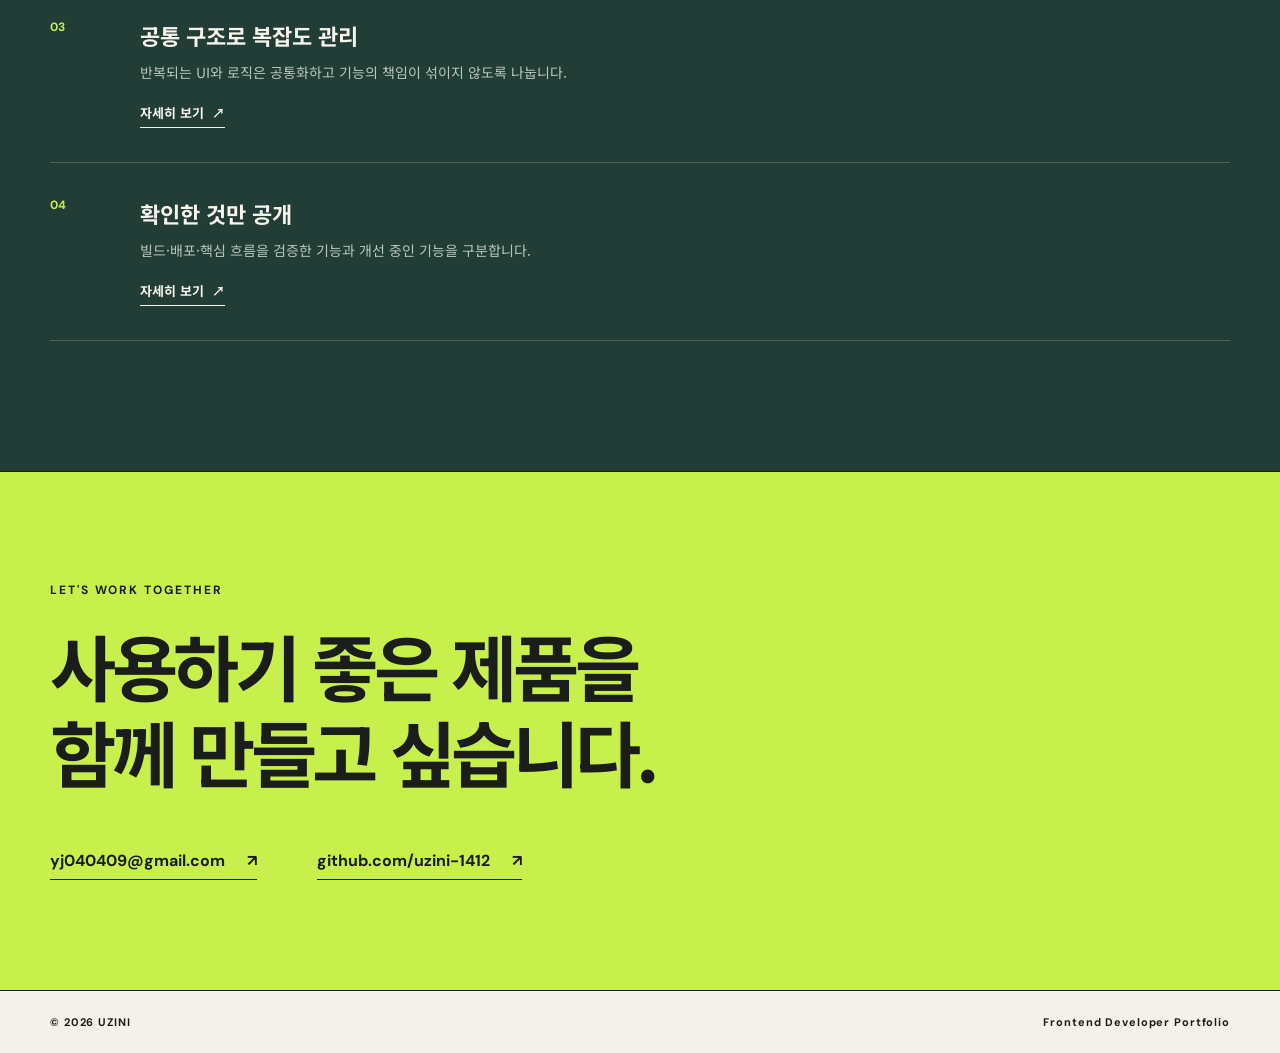
==== commit 1d24dcea: "Replace fake terminal mockup with the actual GUI screenshot Wrong assumption: I'd read the README's " ====
--- a/index.html
+++ b/index.html
@@ -16,7 +16,7 @@
     <link rel="preconnect" href="https://fonts.googleapis.com" />
     <link rel="preconnect" href="https://fonts.gstatic.com" crossorigin />
     <link href="https://fonts.googleapis.com/css2?family=DM+Sans:wght@400;500;600;700&family=Noto+Sans+KR:wght@400;500;600;700&display=swap" rel="stylesheet" />
-    <link rel="stylesheet" href="./styles.css?v=11" />
+    <link rel="stylesheet" href="./styles.css?v=12" />
   </head>
   <body>
     <a class="skip-link" href="#projects">프로젝트 목록으로 바로 가기</a>
@@ -162,19 +162,13 @@
             <div class="card-number">04</div>
             <div class="card-head"><span>TOOLING</span></div>
             <h3>Automation Suite</h3>
-            <p>반복되는 개발·업무 과정을 CLI로 옮긴 개인 자동화 도구 모음</p>
-            <div class="card-terminal">
-              <div class="terminal-bar" aria-hidden="true"><span></span><span></span><span></span></div>
-              <div class="terminal-body">
-                <p><span class="terminal-prompt">$</span> ./automation-suite</p>
-                <p>[1] 개발 콘솔 — 브랜치 · 리뷰 · 테스트 · 최적화</p>
-                <p>[2] 업무일지 — 주간 작업 요약 생성</p>
-                <p>[3] 로그 에이전트 — 오류 원인 분석</p>
-              </div>
-            </div>
-            <div class="tech-list"><span>Python</span><span>Claude</span><span>CLI</span><span>Git workflow</span></div>
+            <p>반복되는 개발·업무 과정을 자동화한 개인 도구 모음 — Tkinter GUI 콘솔 + CLI</p>
+            <div class="card-shot">
+              <img src="./assets/automation-suite-gui.png" alt="Automation Suite 실제 실행 화면 — 브랜치 탭이 열린 MES 에이전트 콘솔 GUI" loading="lazy" width="1136" height="819" />
+            </div>
+            <div class="tech-list"><span>Python</span><span>Tkinter</span><span>Claude</span><span>Git workflow</span></div>
             <div class="card-actions">
-              <a class="button button-primary button-sm" href="https://github.com/uzini-1412/automation-suite" target="_blank" rel="noreferrer">프로젝트 열기 <span aria-hidden="true">↗</span></a>
+              <a class="button button-primary button-sm" href="./automation-demo.html" target="_blank" rel="noreferrer">프로젝트 열기 <span aria-hidden="true">↗</span></a>
               <button class="text-button" type="button" data-open-modal="modal-auto">간단 설명</button>
             </div>
           </article>
@@ -359,12 +353,16 @@
       <div class="detail-body">
         <p class="eyebrow">04 · TOOLING</p>
         <h2 id="modal-auto-title">Automation Suite</h2>
-        <p class="detail-lead">개발과 업무에서 반복되던 과정을 CLI 도구로 옮긴 개인 자동화 모음입니다.</p>
+        <p class="detail-lead">개발과 업무에서 반복되던 과정을 자동화한 개인 도구 모음입니다. Tkinter로 만든 GUI 콘솔이 메인이고, 스크립트로 바로 쓰는 CLI 모드도 지원합니다.</p>
         <p class="project-role">개인 프로젝트 · 전체 구현</p>
 
+        <div class="detail-shot">
+          <img src="./assets/automation-suite-gui.png" alt="실제 실행 화면 — 브랜치 탭이 열린 MES 에이전트 콘솔 GUI" loading="lazy" width="1136" height="819" />
+        </div>
+
         <h3>구성</h3>
         <ul class="detail-list">
-          <li><b>개발 콘솔</b> — 브랜치 생성, 코드 리뷰, 자동 개발, 테스트, 최적화 단계를 하나의 진입점에서 실행합니다.</li>
+          <li><b>개발 콘솔</b> — 탭으로 묶은 GUI에서 브랜치 생성, 코드 리뷰, 자동 개발, 테스트, 최적화, 명세 작성까지 실행합니다 (개발·문서·분석·정리·설정 5개 탭 그룹).</li>
           <li><b>주간 업무일지 생성기</b> — 커밋과 작업 기록을 모아 주간 단위 업무일지 초안을 만듭니다.</li>
           <li><b>로그 분석 에이전트</b> — 로그를 읽어 문제 지점과 원인 후보를 정리합니다.</li>
         </ul>
@@ -372,10 +370,12 @@
         <h3>만든 이유</h3>
         <p>같은 작업을 반복하면서 손이 많이 가는 부분이 어디인지 기록해 두었다가, 그중 판단이 크게 필요 없는 단계부터 자동화했습니다. 판단이 필요한 지점은 자동화하지 않고 사람이 확인하도록 남겨 뒀습니다.</p>
 
+        <p class="detail-hint">평소엔 Claude CLI를 호출해서 동작하지만, 브라우저에서 재현할 수 없어서 데모는 Claude 호출이 실패했을 때 쓰는 규칙 기반 폴백 로직만 그대로 옮겨 보여줍니다.</p>
         <p class="detail-hint">설치와 실행 방법, 상세 문서는 저장소 README에 정리돼 있습니다.</p>
 
         <div class="detail-links">
-          <a class="button button-primary" href="https://github.com/uzini-1412/automation-suite" target="_blank" rel="noreferrer">저장소 열기 <span aria-hidden="true">↗</span></a>
+          <a class="button button-primary" href="./automation-demo.html" target="_blank" rel="noreferrer">데모 열어보기 <span aria-hidden="true">↗</span></a>
+          <a class="text-link" href="https://github.com/uzini-1412/automation-suite" target="_blank" rel="noreferrer">저장소 열기 <span>↗</span></a>
         </div>
       </div>
     </dialog>
--- a/styles.css
+++ b/styles.css
@@ -97,12 +97,8 @@
 .project-card h3 { margin-top: 80px; }
 .project-card > p { font-family: var(--kr); max-width: 440px; line-height: 1.7; font-size: 14px; margin: 0; }
 .card-diagram { margin: 32px 0 6px; padding: 18px 0; border-block: 1px solid rgba(27,29,27,.35); display: flex; align-items: center; justify-content: space-between; font-size: 11px; letter-spacing: .08em; }
-.card-terminal { margin: 28px 0 6px; border-radius: 8px; overflow: hidden; background: #1d2824; }
-.terminal-bar { height: 26px; padding-inline: 10px; display: flex; align-items: center; gap: 5px; background: #15201c; }
-.terminal-bar span { width: 7px; height: 7px; border-radius: 50%; background: #45534d; }
-.terminal-body { padding: 12px 14px 14px; font-family: ui-monospace, SFMono-Regular, Menlo, Consolas, monospace; font-size: 11px; line-height: 1.85; color: #d7ded9; }
-.terminal-body p { margin: 0; white-space: nowrap; overflow: hidden; text-overflow: ellipsis; }
-.terminal-prompt { color: #8fd199; margin-right: 6px; }
+.card-shot { margin: 28px 0 6px; border-radius: 8px; overflow: hidden; border: 1px solid rgba(27,29,27,.18); }
+.card-shot img { display: block; width: 100%; height: auto; }
 
 .principles { background: var(--forest); color: #f7f4ed; padding-block: 130px; }
 .light-heading { border-bottom: 1px solid rgba(255,255,255,.25); padding-bottom: 60px; }
@@ -224,6 +220,8 @@
 .detail-body p { font-family: var(--kr); font-size: 14px; line-height: 1.85; color: var(--muted); margin: 0; word-break: keep-all; }
 .detail-lead { font-size: 16px; font-weight: 600; line-height: 1.7; }
 .detail-body .detail-lead { color: var(--ink); font-size: 16px; line-height: 1.7; }
+.detail-shot { margin-top: 26px; border-radius: 10px; overflow: hidden; border: 1px solid var(--line); box-shadow: 8px 8px 0 rgba(27,29,27,.08); }
+.detail-shot img { display: block; width: 100%; height: auto; }
 .detail-stats { display: grid; grid-template-columns: repeat(3, 1fr); gap: 10px; margin-top: 26px; }
 .detail-stats > div { border: 1px solid var(--line); padding: 16px 14px; text-align: center; background: #faf8f2; }
 .detail-stats b { display: block; font-size: 28px; letter-spacing: -.05em; }
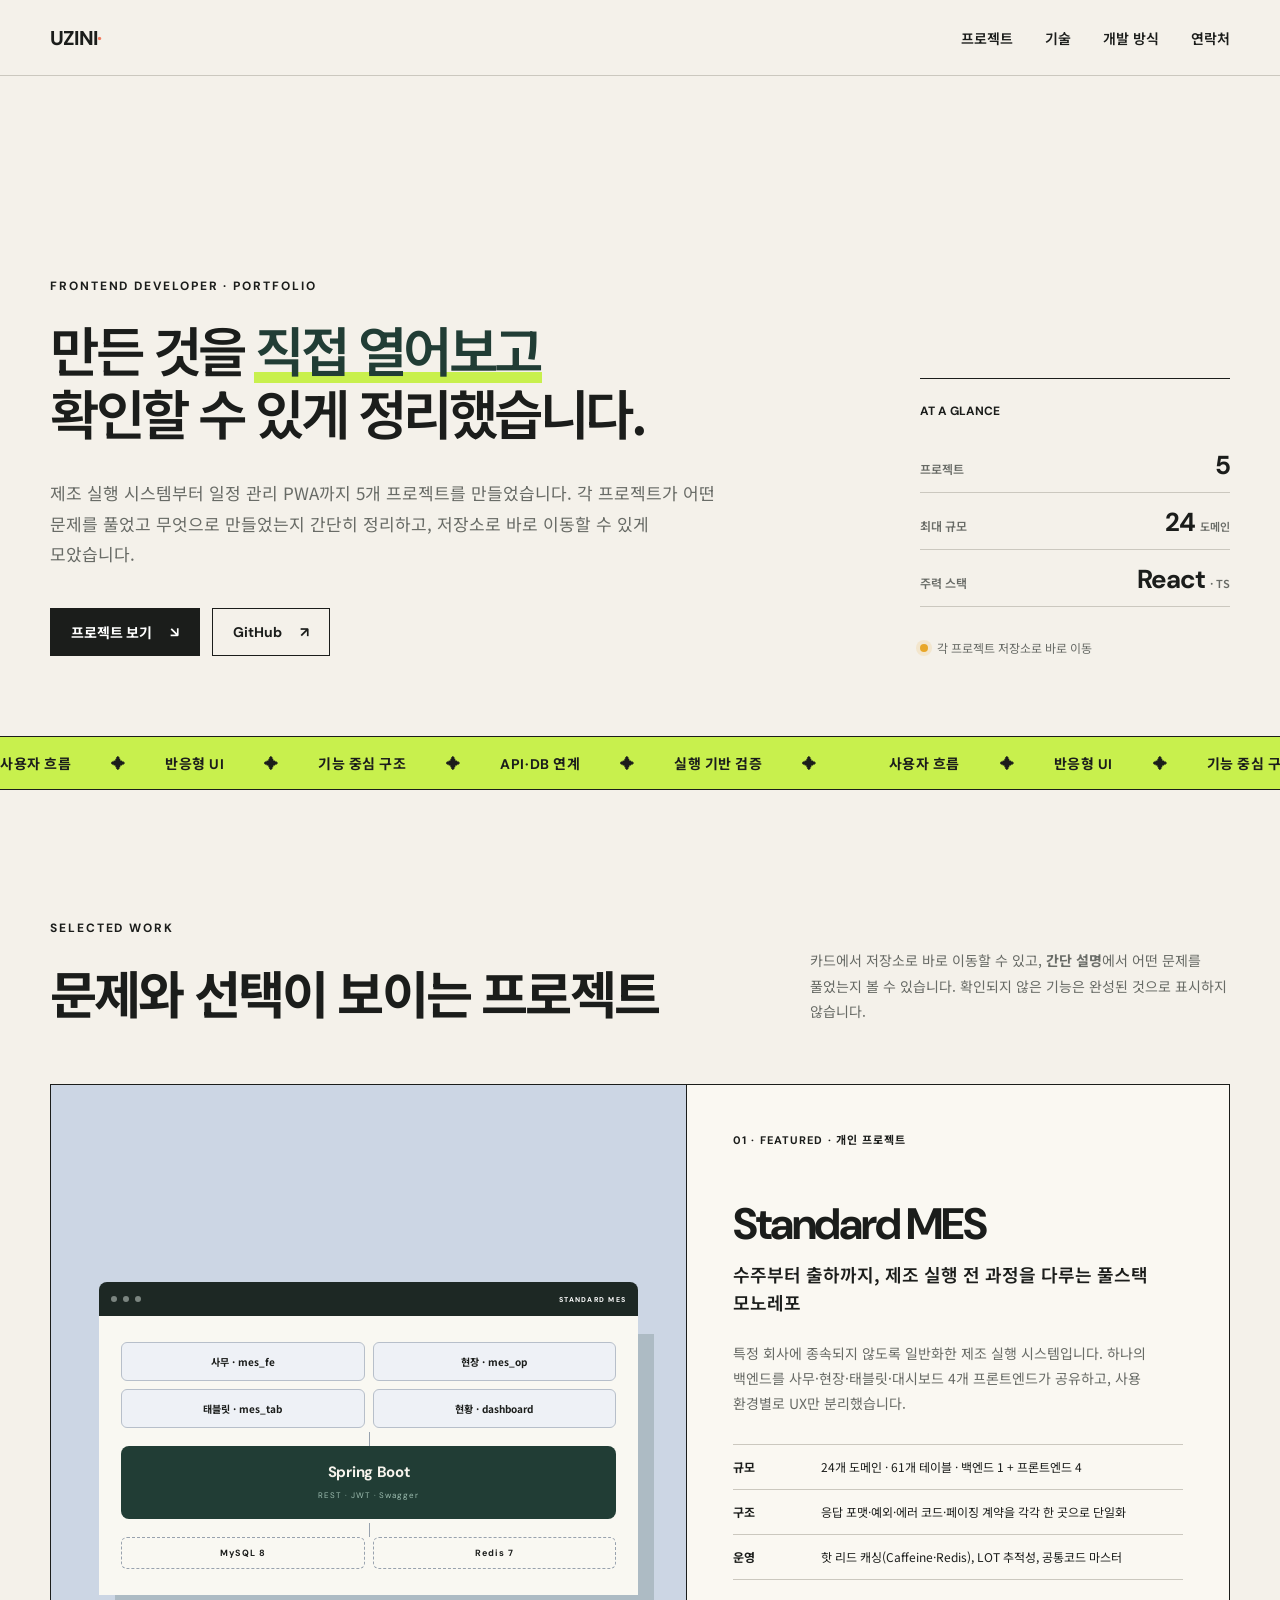
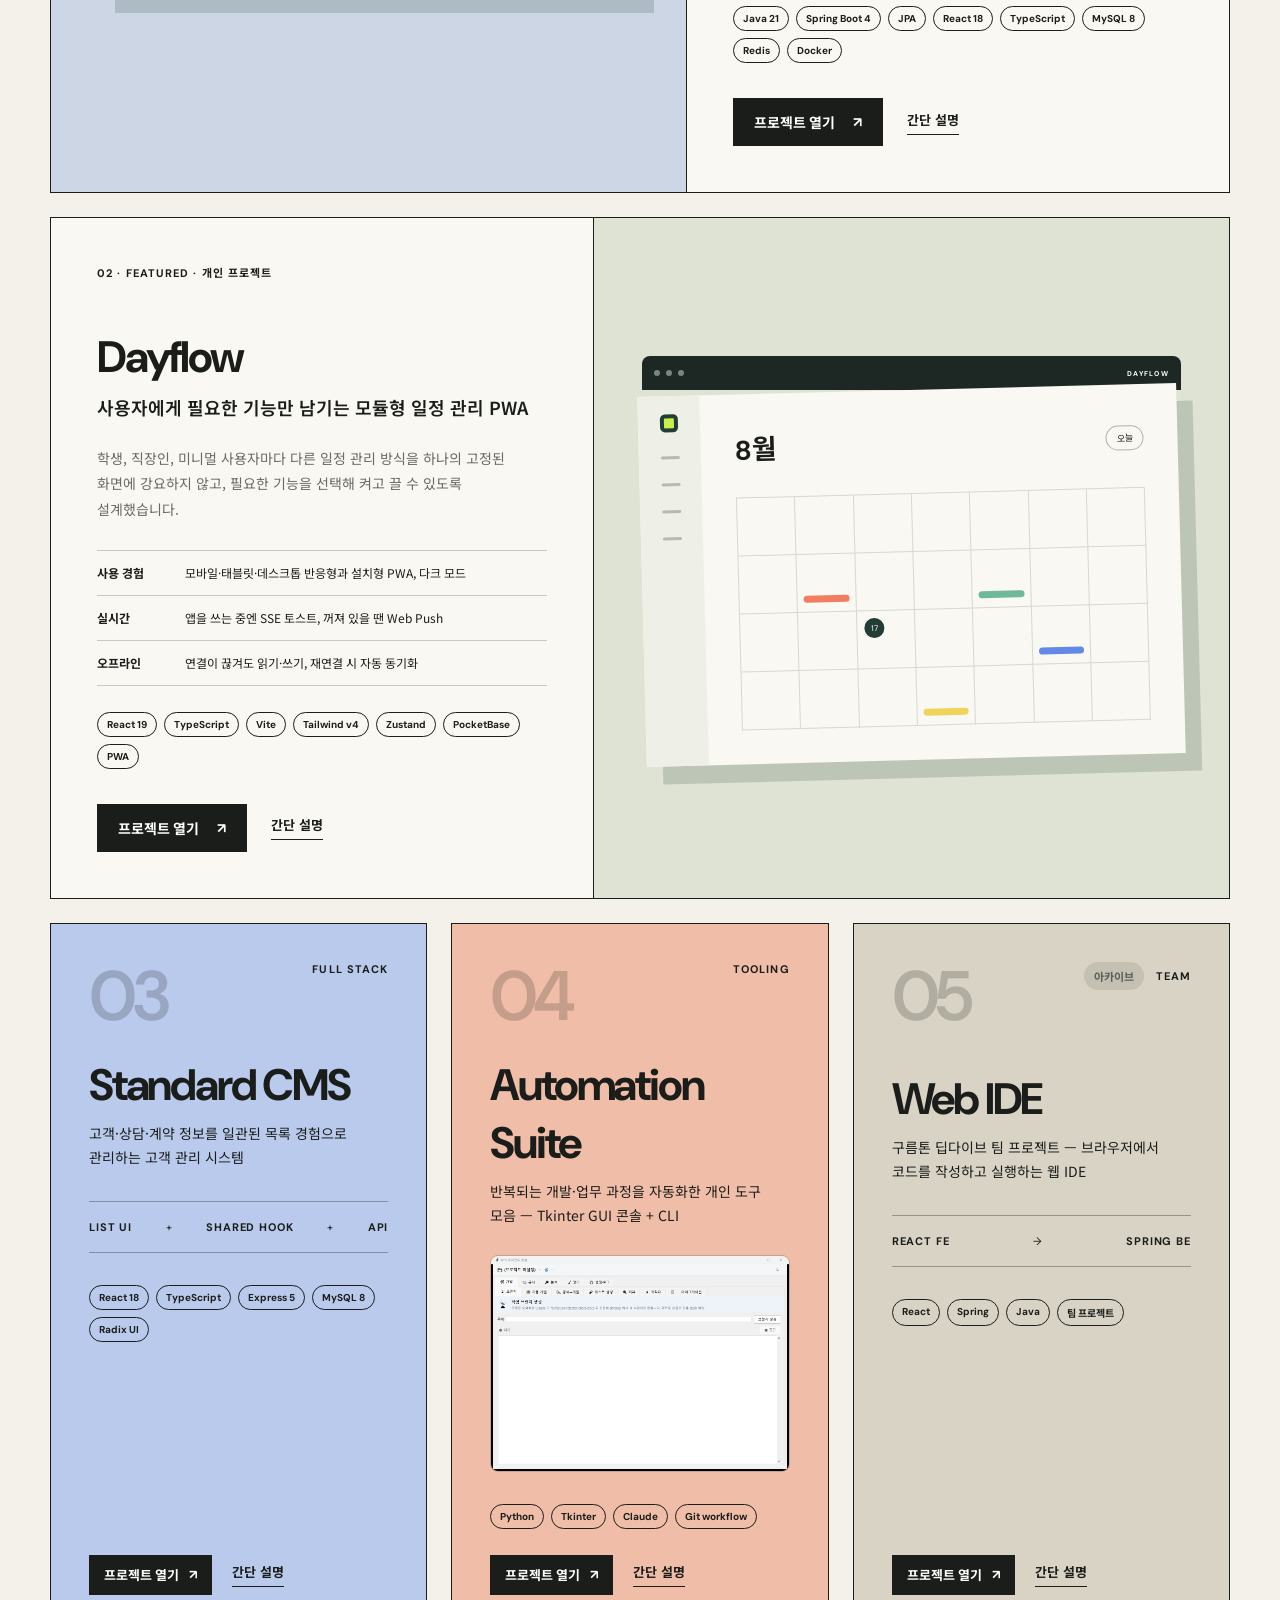
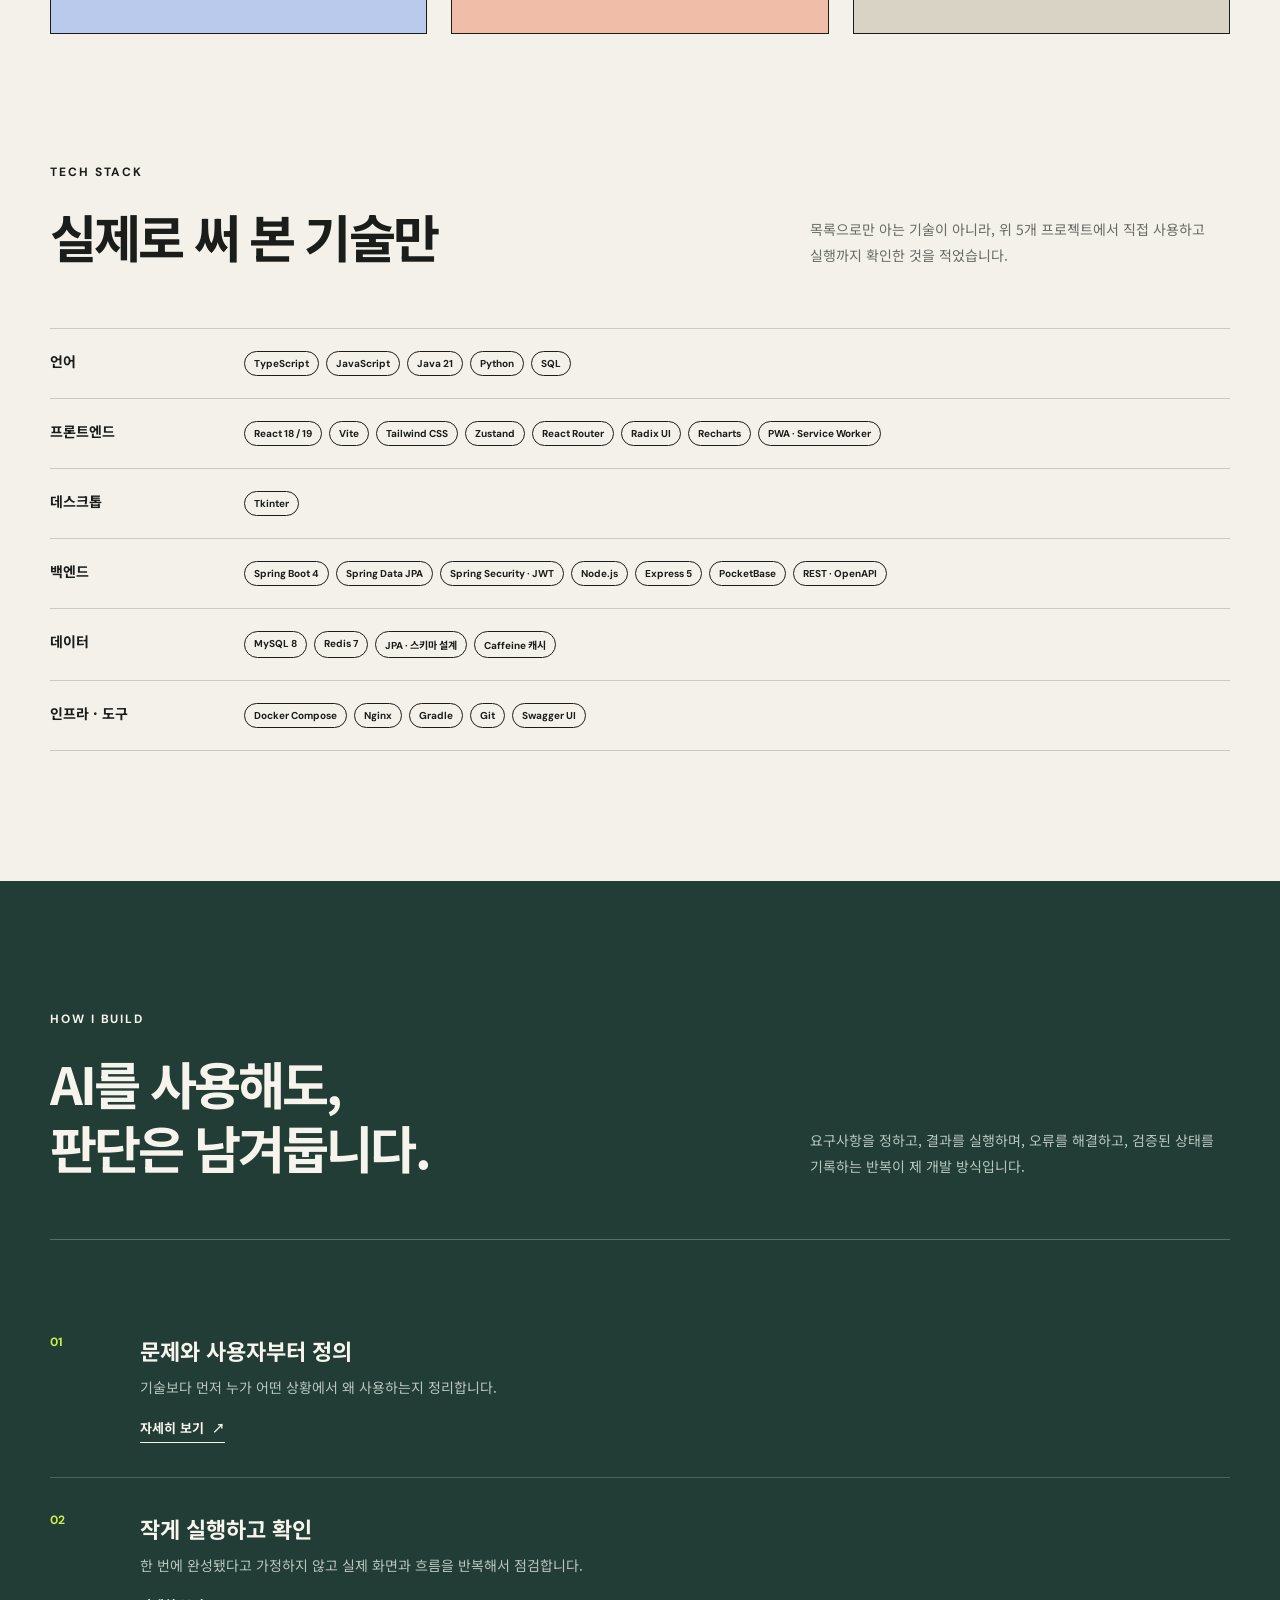
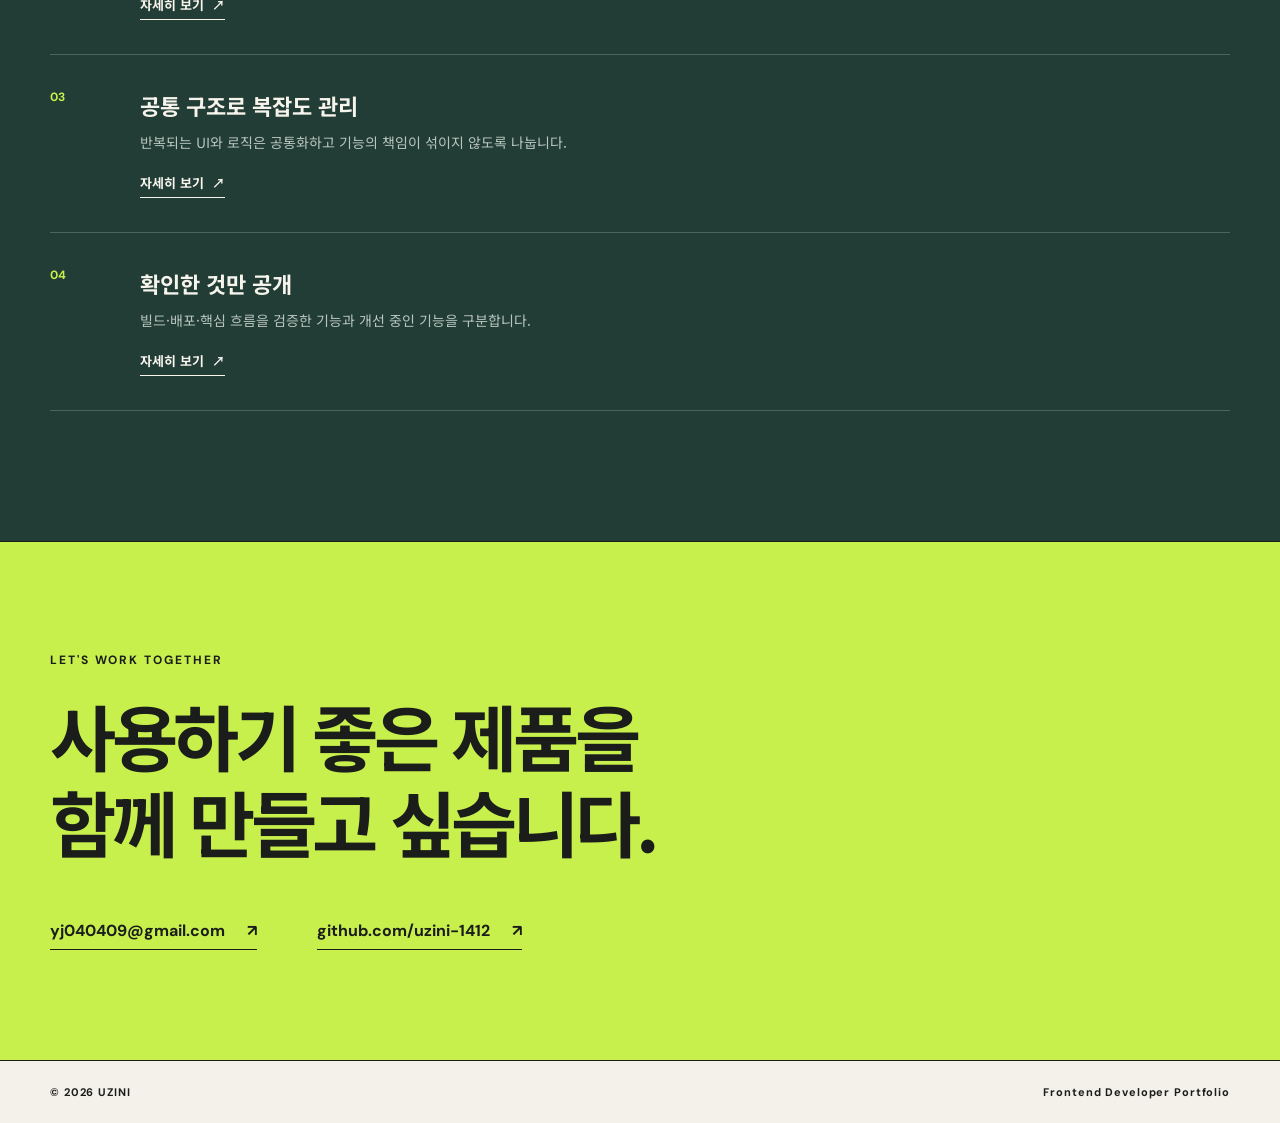
==== commit b015b8be: "Fix two stale claims found during a status re-check README still said "no commit history" from befor" ====
--- a/index.html
+++ b/index.html
@@ -206,6 +206,10 @@
             <dd class="tech-list"><span>React 18 / 19</span><span>Vite</span><span>Tailwind CSS</span><span>Zustand</span><span>React Router</span><span>Radix UI</span><span>Recharts</span><span>PWA · Service Worker</span></dd>
           </div>
           <div>
+            <dt>데스크톱</dt>
+            <dd class="tech-list"><span>Tkinter</span></dd>
+          </div>
+          <div>
             <dt>백엔드</dt>
             <dd class="tech-list"><span>Spring Boot 4</span><span>Spring Data JPA</span><span>Spring Security · JWT</span><span>Node.js</span><span>Express 5</span><span>PocketBase</span><span>REST · OpenAPI</span></dd>
           </div>
